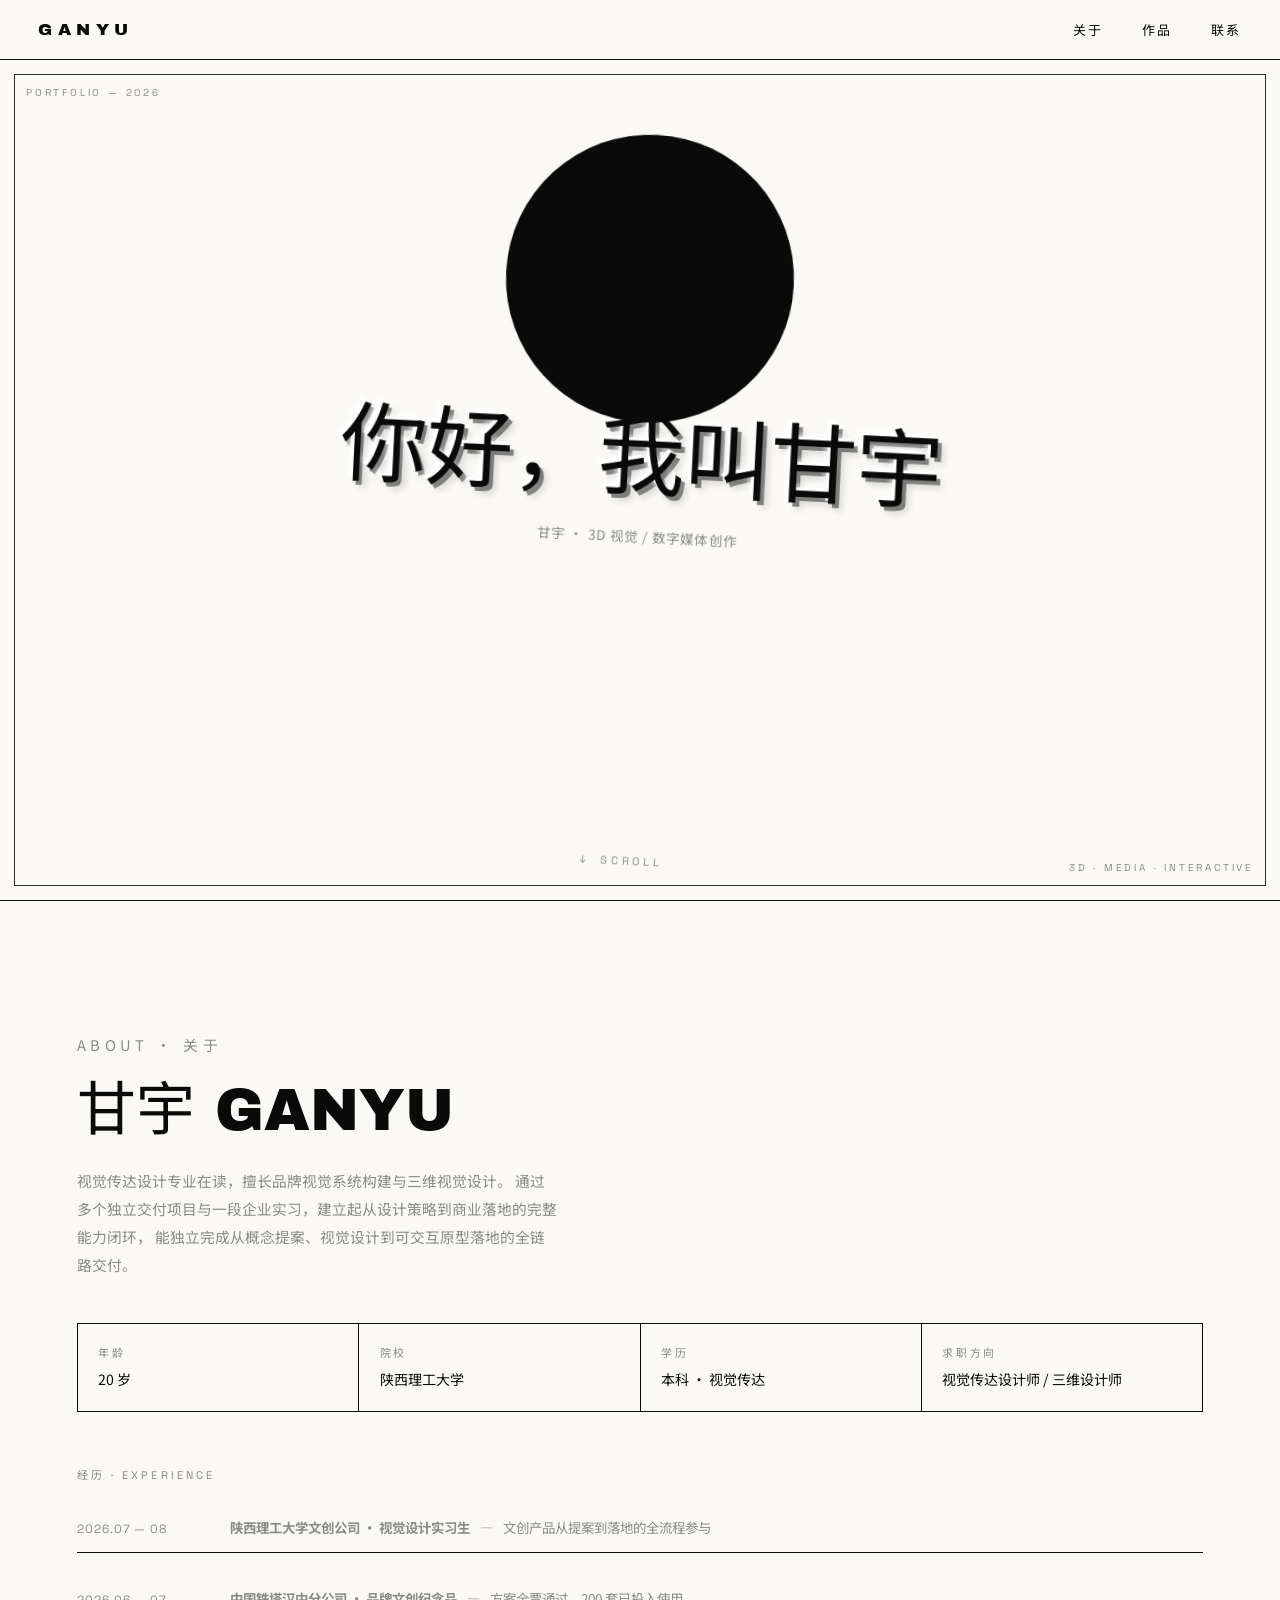
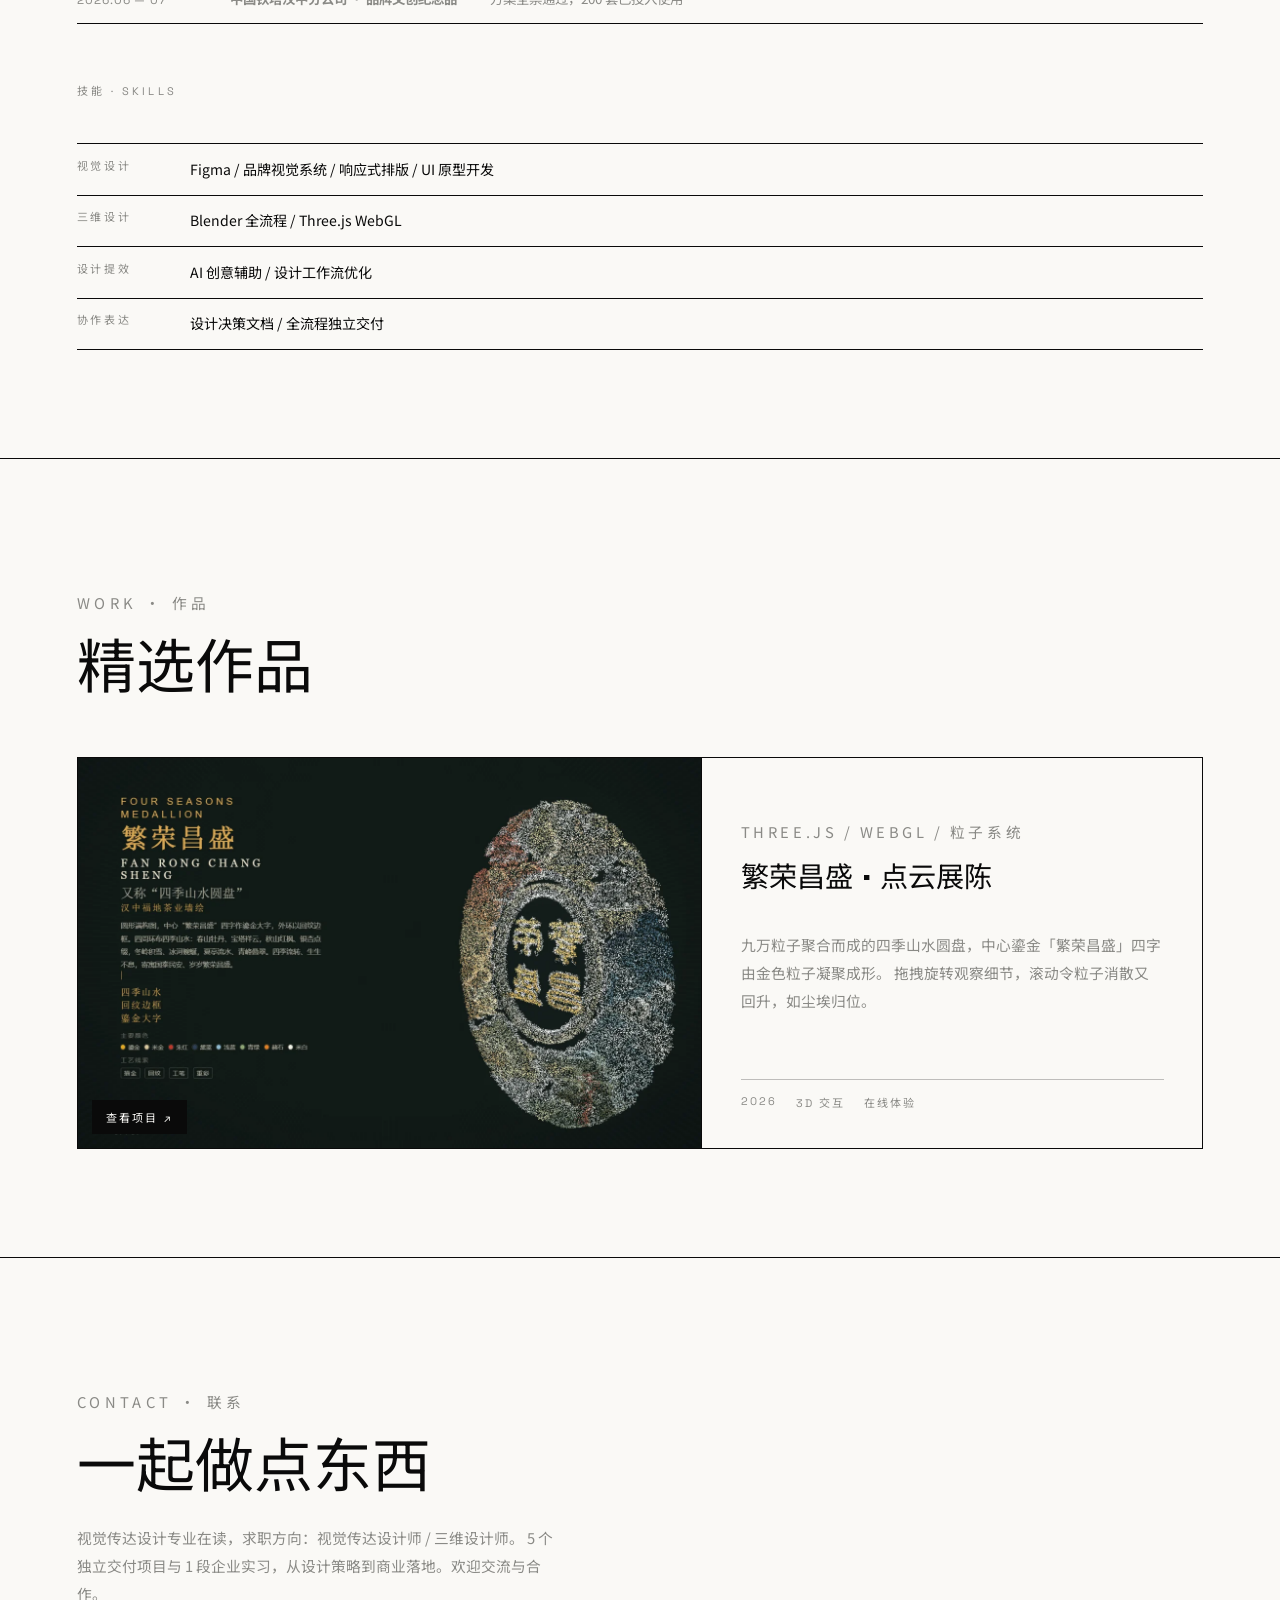
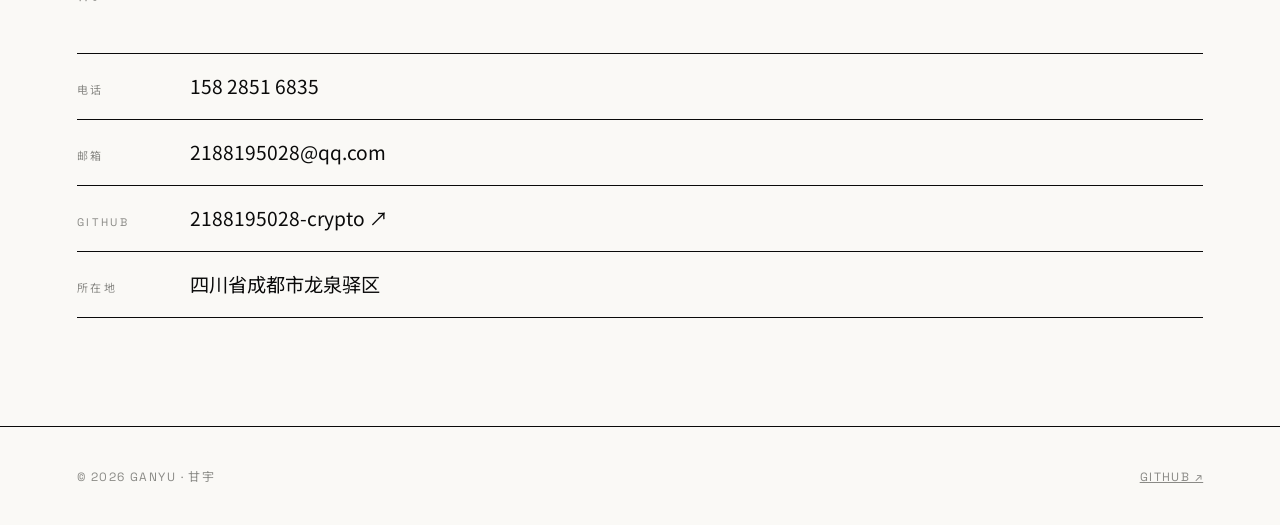
==== index.html @ 3dce8bfd "关于区块精简为中简版+修复经历行折行 Co-Authored-By: Claude <noreply@anthropic.com>" ====
<!DOCTYPE html>
<html lang="zh-CN">
<head>
  <meta charset="UTF-8" />
  <meta name="viewport" content="width=device-width, initial-scale=1" />
  <title>GANYU · 甘宇 — 3D 视觉 / 数字媒体作品集</title>
  <meta name="description" content="甘宇 GANYU — 3D 视觉与数字媒体创作者。Blender 建模 · 交互视觉 · Web 3D。" />
  <!-- 主题:MiMo 风格黑白瑞士排版 · 暖白 #FAF9F6 / 纯黑 #0A0A0A · 甘宇 GANYU · 2026-08-04 -->
  <link rel="preconnect" href="https://fonts.googleapis.com" />
  <link rel="preconnect" href="https://fonts.gstatic.com" crossorigin />
  <link href="https://fonts.googleapis.com/css2?family=Archivo+Black&family=Space+Grotesk:wght@400;500;700&family=Noto+Sans+SC:wght@400;700;900&display=swap" rel="stylesheet" />
  <style>
    /* ============ 设计令牌 ============ */
    :root {
      --bg: #faf9f6;            /* 暖白背景(纸张感) */
      --ink: #0a0a0a;           /* 纯黑主文字 */
      --muted: #8a8a86;         /* 次要灰 */
      --font-display: "Archivo Black", "Noto Sans SC", sans-serif;
      --font-body: "Space Grotesk", "Noto Sans SC", sans-serif;
      --font-cn: "Noto Sans SC", sans-serif;
      --r: clamp(70px, min(16vh, 20vw), 150px); /* 黑圆蒙版半径(小圆, 不遮挡居中标题) */
      --cx: 36%;                /* 蒙版初始位置(JS 接管前) */
      --cy: 44%;
    }

    /* ============ 基础 ============ */
    * { margin: 0; padding: 0; box-sizing: border-box; }
    html { scroll-behavior: smooth; }
    body {
      background: var(--bg);
      color: var(--ink);
      font-family: var(--font-body);
      -webkit-font-smoothing: antialiased;
      overflow-x: hidden;
    }
    a { color: inherit; }
    :focus-visible { outline: 2px solid var(--ink); outline-offset: 3px; }

    /* ============ 顶栏 ============ */
    .site-header {
      height: 60px;
      display: flex;
      align-items: center;
      justify-content: space-between;
      padding: 0 clamp(20px, 3vw, 48px);
      border-bottom: 1px solid var(--ink);
      position: sticky;
      top: 0;
      background: var(--bg);
      z-index: 20;
    }
    .logo {
      font-family: var(--font-display);
      font-size: 17px;
      letter-spacing: .32em;
      text-decoration: none;
    }
    .nav { display: flex; gap: clamp(20px, 3vw, 44px); }
    .nav a {
      position: relative;
      padding: 8px 0;
      font-size: 13px;
      letter-spacing: .18em;
      color: var(--ink);
      text-decoration: none;
    }
    .nav a::after {
      content: "";
      position: absolute;
      left: 0; bottom: 2px;
      width: 100%; height: 1px;
      background: var(--ink);
      transform: scaleX(0);
      transform-origin: right;
      transition: transform .3s ease;
    }
    .nav a:hover::after,
    .nav a:focus-visible::after { transform: scaleX(1); transform-origin: left; }

    /* ============ 首屏画布 ============ */
    .hero {
      position: relative;
      height: calc(100vh - 60px);
      min-height: 560px;
      overflow: hidden;
    }

    /* 发丝级画布外框(工程图纸感) */
    .hero-frame {
      position: absolute;
      inset: 14px;
      border: 1px solid rgba(10, 10, 10, .85);
      pointer-events: none;
      z-index: 5;
    }
    /* 画布角落标注 */
    .corner {
      position: absolute;
      font-size: 10px;
      letter-spacing: .28em;
      color: var(--muted);
      z-index: 5;
      pointer-events: none;
    }
    .corner-tl { top: 26px; left: 26px; }
    .corner-br { bottom: 26px; right: 26px; }
    .corner-inv { color: rgba(255, 255, 255, .6); }

    /* 双层: 底层暖白黑字 / 反色层黑底白字(clip 出圆形蒙版) */
    .layer { position: absolute; inset: 0; }
    .layer-base { z-index: 1; }
    .layer-invert {
      z-index: 2;
      background: var(--ink);
      clip-path: circle(var(--r) at var(--cx) var(--cy));
    }

    /* 主标题(双层各一份: 基础层中文黑字, 反色层英文白字), 画面居中 */
    .hero-copy {
      position: absolute;
      left: 50%;
      top: 50%;
      transform: translate(-50%, -50%);
      text-align: center;
    }
    .hero-title {
      font-family: var(--font-display);
      font-weight: 400;
      font-size: clamp(36px, 6.8vw, 112px);
      line-height: 1.05;
      letter-spacing: -.01em;
      margin: 0;
      white-space: nowrap;
    }
    /* 浮雕字: 白底浮雕——主体保持纯黑, 左上白刃高光+右下深影刻画边缘 */
    .layer-base .hero-title {
      color: #0a0a0a;
      text-shadow:
        -0.035em -0.035em 0 rgba(255, 255, 255, 1),
        -0.07em -0.07em 0.05em rgba(255, 255, 255, .55),
        0.045em 0.045em 0 rgba(0, 0, 0, .45),
        0.08em 0.08em 0.08em rgba(0, 0, 0, .14);
    }
    /* 浮雕字(反色层黑底白字) */
    .layer-invert .hero-title {
      color: #f5f5ec;
      text-shadow:
        -0.035em -0.035em 0 rgba(0, 0, 0, 1),
        -0.07em -0.07em 0.06em rgba(0, 0, 0, .6),
        0.05em 0.05em 0 rgba(255, 255, 255, .4),
        0.09em 0.09em 0.1em rgba(0, 0, 0, .5);
    }

    /* 副行(标题下方居中) */
    .hero-sub {
      margin-top: clamp(14px, 1.6vw, 26px);
      font-family: var(--font-cn);
      font-size: clamp(12px, 1.05vw, 16px);
      letter-spacing: .08em;
      color: var(--muted);
    }
    .layer-invert .hero-sub { color: rgba(255, 255, 255, .92); }

    /* 首屏 3D 舞台: 内容随鼠标小幅倾斜 + 持续轻微摇摆 */
    .hero { perspective: 1200px; }
    .layer {
      transform: rotateX(var(--tx, 0deg)) rotateY(var(--ty, 0deg)) rotateZ(var(--tz, 0deg));
      will-change: transform;
    }

    /* 滚动提示 */
    .hero-hint {
      position: absolute;
      bottom: 32px;
      left: 50%;
      transform: translateX(-50%);
      display: flex;
      align-items: center;
      gap: 10px;
      font-size: 11px;
      letter-spacing: .34em;
      text-transform: uppercase;
      color: var(--muted);
      z-index: 4;
    }
    .layer-invert .hero-hint { color: rgba(255, 255, 255, .65); }
    .hint-arrow { display: inline-block; animation: hintDrop 2.2s ease-in-out infinite; }
    @keyframes hintDrop {
      0%, 100% { transform: translateY(0); }
      50% { transform: translateY(6px); }
    }

    /* ============ 作品卡片 ============ */
    .work-card {
      display: grid;
      grid-template-columns: 5fr 4fr;
      border: 1px solid var(--ink);
      background: var(--bg);
      margin-top: clamp(40px, 6vh, 64px);
    }
    /* 预览图: 直接展示真实彩色作品, 悬停轻微放大 */
    .work-thumb {
      position: relative;
      display: block;
      overflow: hidden;
      border-right: 1px solid var(--ink);
      aspect-ratio: 16 / 10;
    }
    .work-thumb img {
      display: block;
      width: 100%;
      height: 100%;
      object-fit: cover;
      transition: transform .5s ease;
    }
    .work-thumb:hover img,
    .work-thumb:focus-visible img {
      transform: scale(1.02);
    }
    .work-view {
      position: absolute;
      left: 14px; bottom: 14px;
      background: var(--ink);
      color: var(--bg);
      font-size: 11px;
      letter-spacing: .2em;
      padding: 9px 14px;
      text-decoration: none;
    }
    .work-info {
      padding: clamp(24px, 3vw, 40px);
      display: flex;
      flex-direction: column;
      gap: 14px;
    }
    .work-tag {
      font-size: 11px;
      letter-spacing: .24em;
      text-transform: uppercase;
      color: var(--muted);
    }
    .work-title {
      font-family: var(--font-display);
      font-weight: 400;
      font-size: clamp(20px, 2.2vw, 34px);
      line-height: 1.25;
      color: var(--ink);
      text-decoration: none;
    }
    .work-title a {
      color: inherit;
      text-decoration: none;
      transition: color .3s ease;
    }
    .work-title a:hover { color: #55554a; }
    .work-desc {
      font-family: var(--font-cn);
      font-size: clamp(13px, 1vw, 15px);
      line-height: 1.9;
      color: var(--muted);
      flex: 1;
    }
    .work-meta {
      display: flex;
      flex-wrap: wrap;
      gap: 8px 18px;
      border-top: 1px solid rgba(10, 10, 10, .25);
      padding-top: 14px;
      font-size: 11px;
      letter-spacing: .2em;
      text-transform: uppercase;
      color: var(--muted);
    }

    /* ============ 占位区(作品/关于) ============ */
    .sec {
      position: relative;
      border-top: 1px solid var(--ink);
      padding: clamp(80px, 12vh, 150px) clamp(24px, 6vw, 96px);
      overflow: hidden;
    }
    .sec-kicker {
      font-size: 11px;
      letter-spacing: .3em;
      text-transform: uppercase;
      color: var(--muted);
      margin-bottom: 18px;
    }
    .sec h2 {
      font-family: var(--font-display);
      font-weight: 400;
      font-size: clamp(28px, 4.6vw, 60px);
      line-height: 1.15;
      color: var(--ink);
    }
    .sec p {
      font-family: var(--font-cn);
      max-width: 60ch;
      margin-top: 22px;
      font-size: clamp(14px, 1.15vw, 17px);
      line-height: 1.9;
      color: var(--muted);
    }

    /* ============ 关于区 ============ */
    /* 基本信息 4 列网格(细线分隔) */
    .fact-grid {
      display: grid;
      grid-template-columns: repeat(4, 1fr);
      margin-top: clamp(36px, 5vh, 56px);
      border-top: 1px solid var(--ink);
      border-left: 1px solid var(--ink);
    }
    .fact-grid > div {
      padding: clamp(16px, 2.2vh, 26px) clamp(14px, 1.6vw, 24px);
      border-right: 1px solid var(--ink);
      border-bottom: 1px solid var(--ink);
    }
    .fact-grid dt {
      font-size: 11px;
      letter-spacing: .24em;
      text-transform: uppercase;
      color: var(--muted);
      margin-bottom: 8px;
    }
    .fact-grid dd {
      font-family: var(--font-cn);
      font-size: clamp(13px, 1.1vw, 16px);
      line-height: 1.6;
    }

    /* 经历时间线(细线行) */
    .tl { margin-top: clamp(40px, 6vh, 64px); }
    .tl + .tl { margin-top: clamp(44px, 6.5vh, 72px); }
    .tl-head {
      font-size: 11px;
      letter-spacing: .28em;
      text-transform: uppercase;
      color: var(--muted);
      font-weight: 400;
      margin-bottom: 0;
    }
    .tl-item {
      display: grid;
      grid-template-columns: clamp(80px, 9vw, 128px) 1fr;
      gap: clamp(16px, 3vw, 48px);
      align-items: baseline;
      padding: clamp(16px, 2.4vh, 24px) 0;
      border-bottom: 1px solid var(--ink);
    }
    .tl-time {
      flex: none;
      width: clamp(80px, 9vw, 128px);
      font-family: var(--font-body);
      font-size: 12px;
      letter-spacing: .08em;
      color: var(--muted);
      padding-top: 3px;
    }
    .tl-name {
      font-family: var(--font-cn);
      font-weight: 700;
      font-size: clamp(14px, 1.2vw, 17px);
      line-height: 1.6;
    }
    .tl-desc {
      font-family: var(--font-cn);
      font-size: clamp(12.5px, 1vw, 14.5px);
      line-height: 1.8;
      color: var(--muted);
      margin-top: 4px;
    }

    /* 技能列表 */
    .skill-list {
      list-style: none;
      margin-top: clamp(36px, 5vh, 56px);
      border-top: 1px solid var(--ink);
    }
    .skill-list li {
      display: flex;
      gap: 24px;
      padding: clamp(14px, 2vh, 20px) 0;
      border-bottom: 1px solid var(--ink);
    }
    .skill-list.skill-compact li { padding: clamp(10px, 1.4vh, 14px) 0; }

    /* 一行式经历(选择器提权: 防 .sec p 覆盖字号) */
    .tl-item.tl-compact { padding: clamp(10px, 1.4vh, 14px) 0; }
    .tl-item.tl-compact:first-child { border-top: 1px solid var(--ink); }
    .tl .tl-line {
      max-width: none; /* 覆盖 .sec p 的 60ch 行宽限制 */
      font-family: var(--font-cn);
      font-size: clamp(13px, 1.05vw, 15px);
      line-height: 1.7;
    }
    .tl .tl-line strong { font-weight: 700; }
    .tl-sep { margin: 0 10px; color: var(--muted); }
    .skill-cat {
      flex: none;
      width: clamp(72px, 7vw, 100px);
      font-size: 11px;
      letter-spacing: .24em;
      text-transform: uppercase;
      color: var(--muted);
    }
    .skill-val {
      font-family: var(--font-cn);
      font-size: clamp(13px, 1.1vw, 16px);
      line-height: 1.8;
    }

    /* ============ 联系区 ============ */
    .sec-lead {
      max-width: 56ch;
      font-family: var(--font-cn);
      font-size: clamp(14px, 1.15vw, 17px);
      line-height: 1.9;
      color: var(--muted);
    }
    .contact-list {
      list-style: none;
      margin-top: clamp(36px, 5vh, 56px);
      border-top: 1px solid var(--ink);
    }
    .contact-list li {
      display: flex;
      align-items: baseline;
      gap: 24px;
      padding: clamp(14px, 2vh, 20px) 0;
      border-bottom: 1px solid var(--ink);
    }
    .c-label {
      flex: none;
      width: clamp(72px, 7vw, 100px);
      font-size: 11px;
      letter-spacing: .24em;
      text-transform: uppercase;
      color: var(--muted);
    }
    .contact-list a,
    .c-static {
      font-family: var(--font-cn);
      font-size: clamp(15px, 1.5vw, 21px);
      color: var(--ink);
      text-decoration: none;
      border-bottom: 1px solid transparent;
      transition: border-color .3s ease, color .3s ease;
    }
    .contact-list a:hover { border-color: var(--ink); }

    /* ============ 页脚 ============ */
    .site-footer {
      border-top: 1px solid var(--ink);
      padding: 40px clamp(24px, 6vw, 96px);
      display: flex;
      flex-wrap: wrap;
      gap: 14px 40px;
      align-items: baseline;
      justify-content: space-between;
      font-size: 12px;
      letter-spacing: .12em;
      color: var(--muted);
    }
    .site-footer a:hover { color: var(--ink); }

    /* ============ 响应式 ============ */
    @media (max-width: 768px) {
      .hero { min-height: 480px; }
      .hero-frame { inset: 8px; }
      .corner-tl { top: 18px; left: 18px; }
      .corner-br { bottom: 18px; right: 18px; }
      .hero-title { left: clamp(20px, 8vw, 60px); }
      .hero-sub { left: clamp(24px, 8.6vw, 68px); }
      /* 作品卡片: 单列, 图在上文在下 */
      .work-card { grid-template-columns: 1fr; }
      .work-thumb { border-right: none; border-bottom: 1px solid var(--ink); }
      /* 联系列表: 标签上移, 值换行 */
      .contact-list li { flex-direction: column; gap: 6px; }
      /* 基本信息 2 列, 时间线上移 */
      .fact-grid { grid-template-columns: repeat(2, 1fr); }
      .tl-item { grid-template-columns: 1fr; gap: 6px; }
      .skill-list li { flex-direction: column; gap: 6px; }
    }
    @media (max-width: 480px) {
      .nav { gap: 18px; }
      .site-footer { flex-direction: column; gap: 10px; }
    }

    /* ============ 减弱动效 ============ */
    @media (prefers-reduced-motion: reduce) {
      html { scroll-behavior: auto; }
      .hint-arrow { animation: none; }
      *, *::before, *::after { transition: none !important; }
    }
  </style>
</head>
<body>
  <!-- 顶栏 -->
  <header class="site-header">
    <a class="logo" href="#top">GANYU</a>
    <nav class="nav" aria-label="主导航">
      <a href="#about">关于</a>
      <a href="#works">作品</a>
      <a href="#contact">联系</a>
    </nav>
  </header>

  <main id="top">
    <!-- ============ 首屏: MiMo 风格画布 ============ -->
    <section class="hero" aria-label="开场">
      <div class="hero-frame" aria-hidden="true"></div>

      <!-- 四角标注(固定不随内容旋转, 避免摇摆时被裁切) -->
      <span class="corner corner-tl" aria-hidden="true">PORTFOLIO — 2026</span>
      <span class="corner corner-br" aria-hidden="true">3D · MEDIA · INTERACTIVE</span>

      <!-- 基础层: 暖白底黑字(语义内容所在) -->
      <div class="layer layer-base">
        <div class="hero-copy">
          <h1 class="hero-title">你好，我叫甘宇</h1>
          <p class="hero-sub">甘宇 · 3D 视觉 / 数字媒体创作</p>
        </div>
        <p class="hero-hint" aria-hidden="true"><span class="hint-arrow">↓</span> SCROLL</p>
      </div>

      <!-- 反色层: 黑底白字, 仅蒙版圆内可见 -->
      <div class="layer layer-invert" aria-hidden="true">
        <div class="hero-copy">
          <h1 class="hero-title">I AM GANYU</h1>
          <p class="hero-sub">甘宇 · 3D 视觉 / 数字媒体创作</p>
        </div>
        <p class="hero-hint"><span class="hint-arrow">↓</span> SCROLL</p>
      </div>
    </section>

    <!-- ============ 关于 ============ -->
    <section id="about" class="sec" aria-label="关于">
      <p class="sec-kicker">ABOUT · 关于</p>
      <h2>甘宇 GANYU</h2>
      <p class="sec-lead">
        视觉传达设计专业在读，擅长品牌视觉系统构建与三维视觉设计。
        通过多个独立交付项目与一段企业实习，建立起从设计策略到商业落地的完整能力闭环，
        能独立完成从概念提案、视觉设计到可交互原型落地的全链路交付。
      </p>

      <!-- 基本信息 -->
      <dl class="fact-grid">
        <div><dt>年龄</dt><dd>20 岁</dd></div>
        <div><dt>院校</dt><dd>陕西理工大学</dd></div>
        <div><dt>学历</dt><dd>本科 · 视觉传达</dd></div>
        <div><dt>求职方向</dt><dd>视觉传达设计师 / 三维设计师</dd></div>
      </dl>

      <!-- 经历(精选两条, 一行式) -->
      <div class="tl">
        <h3 class="tl-head">经历 · EXPERIENCE</h3>
        <div class="tl-item tl-compact">
          <span class="tl-time">2026.07 — 08</span>
          <p class="tl-line"><strong>陕西理工大学文创公司 · 视觉设计实习生</strong><span class="tl-sep">—</span>文创产品从提案到落地的全流程参与</p>
        </div>
        <div class="tl-item tl-compact">
          <span class="tl-time">2026.06 — 07</span>
          <p class="tl-line"><strong>中国铁塔汉中分公司 · 品牌文创纪念品</strong><span class="tl-sep">—</span>方案全票通过，200 套已投入使用</p>
        </div>
      </div>

      <!-- 技能(紧凑) -->
      <div class="tl">
        <h3 class="tl-head">技能 · SKILLS</h3>
        <ul class="skill-list skill-compact">
          <li><span class="skill-cat">视觉设计</span><span class="skill-val">Figma / 品牌视觉系统 / 响应式排版 / UI 原型开发</span></li>
          <li><span class="skill-cat">三维设计</span><span class="skill-val">Blender 全流程 / Three.js WebGL</span></li>
          <li><span class="skill-cat">设计提效</span><span class="skill-val">AI 创意辅助 / 设计工作流优化</span></li>
          <li><span class="skill-cat">协作表达</span><span class="skill-val">设计决策文档 / 全流程独立交付</span></li>
        </ul>
      </div>
    </section>

    <!-- ============ 作品区 ============ -->
    <section id="works" class="sec" aria-label="作品">
      <p class="sec-kicker">WORK · 作品</p>
      <h2>精选作品</h2>

      <!-- 作品卡片: 繁荣昌盛 · 四季山水圆盘点云展陈 -->
      <article class="work-card">
        <a class="work-thumb" href="https://2188195028-crypto.github.io/medallion-pointcloud/"
           target="_blank" rel="noopener" aria-label="打开繁荣昌盛点云展陈项目">
          <img src="assets/medallion.webp" alt="繁荣昌盛 · 四季山水圆盘点云展陈 — 金色粒子聚成的圆盘器物" />
          <span class="work-view">查看项目 ↗</span>
        </a>
        <div class="work-info">
          <p class="work-tag">Three.js / WebGL / 粒子系统</p>
          <h3 class="work-title">
            <a href="https://2188195028-crypto.github.io/medallion-pointcloud/"
               target="_blank" rel="noopener">繁荣昌盛 · 点云展陈</a>
          </h3>
          <p class="work-desc">
            九万粒子聚合而成的四季山水圆盘，中心鎏金「繁荣昌盛」四字由金色粒子凝聚成形。
            拖拽旋转观察细节，滚动令粒子消散又回升，如尘埃归位。
          </p>
          <div class="work-meta">
            <span>2026</span>
            <span>3D 交互</span>
            <span>在线体验</span>
          </div>
        </div>
      </article>
    </section>

    <!-- ============ 联系(信息来自简历) ============ -->
    <section id="contact" class="sec" aria-label="联系">
      <p class="sec-kicker">CONTACT · 联系</p>
      <h2>一起做点东西</h2>
      <p class="sec-lead">
        视觉传达设计专业在读，求职方向：视觉传达设计师 / 三维设计师。
        5 个独立交付项目与 1 段企业实习，从设计策略到商业落地。欢迎交流与合作。
      </p>

      <!-- 联系方式列表 -->
      <ul class="contact-list">
        <li>
          <span class="c-label">电话</span>
          <a href="tel:15828516835">158 2851 6835</a>
        </li>
        <li>
          <span class="c-label">邮箱</span>
          <a href="mailto:2188195028@qq.com">2188195028@qq.com</a>
        </li>
        <li>
          <span class="c-label">GitHub</span>
          <a href="https://github.com/2188195028-crypto" target="_blank" rel="noopener">2188195028-crypto ↗</a>
        </li>
        <li>
          <span class="c-label">所在地</span>
          <span class="c-static">四川省成都市龙泉驿区</span>
        </li>
      </ul>
    </section>
  </main>

  <!-- ============ 页脚 ============ -->
  <footer class="site-footer">
    <span>© 2026 GANYU · 甘宇</span>
    <a href="https://github.com/2188195028-crypto" target="_blank" rel="noopener">GITHUB ↗</a>
  </footer>

  <script>
  /* ============ 首屏交互: 黑圆蒙版跟随光标 ============ */
  (function () {
    'use strict';
    var hero = document.querySelector('.hero');
    var reduce = window.matchMedia('(prefers-reduced-motion: reduce)').matches;

    /* --- 蒙版圆: 缓动跟随光标, 静止 2.5s 归位 --- */
    var rect = hero.getBoundingClientRect();
    var r = Math.min(Math.max(rect.height * 0.16, 70), 150);
    var homeX = rect.width * 0.50;   // 默认位置: 标题正上方, 圆底与标题顶留出空隙
    var homeY = rect.height * 0.26;
    var tx = homeX, ty = homeY, cx = homeX, cy = homeY;
    var lastMove = 0;
    var IDLE_MS = 2500;

    function setCircle(x, y) {
      hero.style.setProperty('--cx', x + 'px');
      hero.style.setProperty('--cy', y + 'px');
    }

    function onMove(e) {
      var rc = hero.getBoundingClientRect();
      tx = e.clientX - rc.left;
      ty = e.clientY - rc.top;
      lastMove = performance.now();
    }
    hero.addEventListener('pointermove', onMove);
    hero.addEventListener('pointerdown', onMove);
    hero.addEventListener('pointerleave', function () { lastMove = 0; }); // 离开 → 归位

    /* ?demo=1: 圆定格在标题上缘(截图/验证反色效果用, 不吞没整行中文) */
    if (/[?&]demo=1/.test(location.search)) {
      tx = rect.width * 0.50;
      ty = rect.height * 0.40;
      cx = tx; cy = ty;
    }

    setCircle(cx, cy);

    /* 内容层倾斜与摇摆 */
    var tiltX = 0, tiltY = 0, tX = 0, tY = 0, tZ = 0;
    var startT = performance.now();

    function setTilt() {
      hero.style.setProperty('--tx', tiltX.toFixed(3) + 'deg');
      hero.style.setProperty('--ty', tiltY.toFixed(3) + 'deg');
      hero.style.setProperty('--tz', tZ.toFixed(3) + 'deg');
    }

    function onTilt(e) {
      var rc = hero.getBoundingClientRect();
      /* 鼠标偏离中心 → 目标倾角(±8 度内) */
      tX = ((e.clientY - rc.top) / rc.height - 0.5) * -16;
      tY = ((e.clientX - rc.left) / rc.width - 0.5) * 16;
    }
    hero.addEventListener('pointermove', onTilt);
    hero.addEventListener('pointerdown', onTilt);

    if (!reduce) {
      function frame() {
        var now = performance.now();
        if (lastMove && now - lastMove > IDLE_MS) {
          tx = homeX; ty = homeY; // 空闲回归默认位
          tX = 0; tY = 0;         // 空闲回正倾角
        }
        cx += (tx - cx) * 0.12;
        cy += (ty - cy) * 0.12;
        if (Math.abs(tx - cx) < 0.5 && Math.abs(ty - cy) < 0.5) { cx = tx; cy = ty; }
        /* 持续摇摆: 正弦 ±3 度, 周期约 8s */
        tZ = Math.sin((now - startT) / 8000 * Math.PI * 2) * 3;
        tiltX += (tX - tiltX) * 0.06;
        tiltY += (tY - tiltY) * 0.06;
        setCircle(cx, cy);
        setTilt();
        requestAnimationFrame(frame);
      }
      requestAnimationFrame(frame);
    }
  })();
  </script>
</body>
</html>
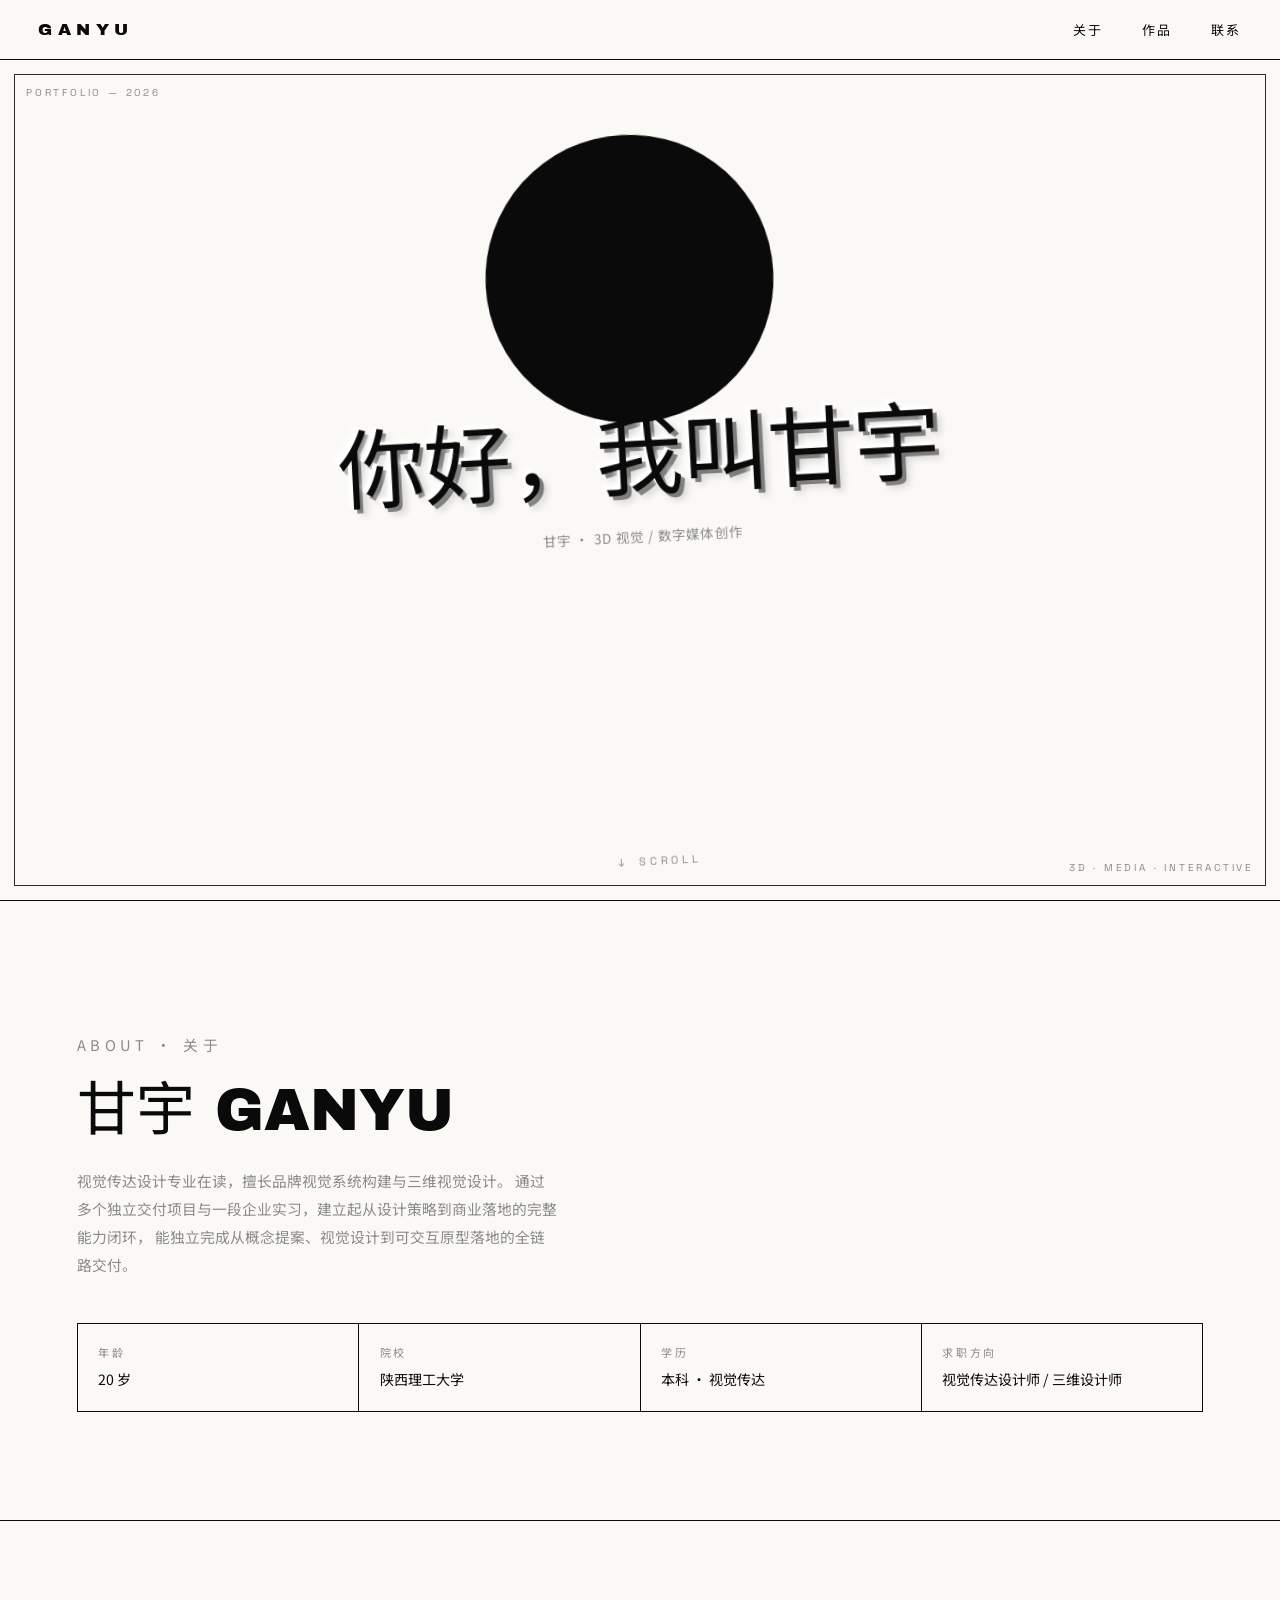
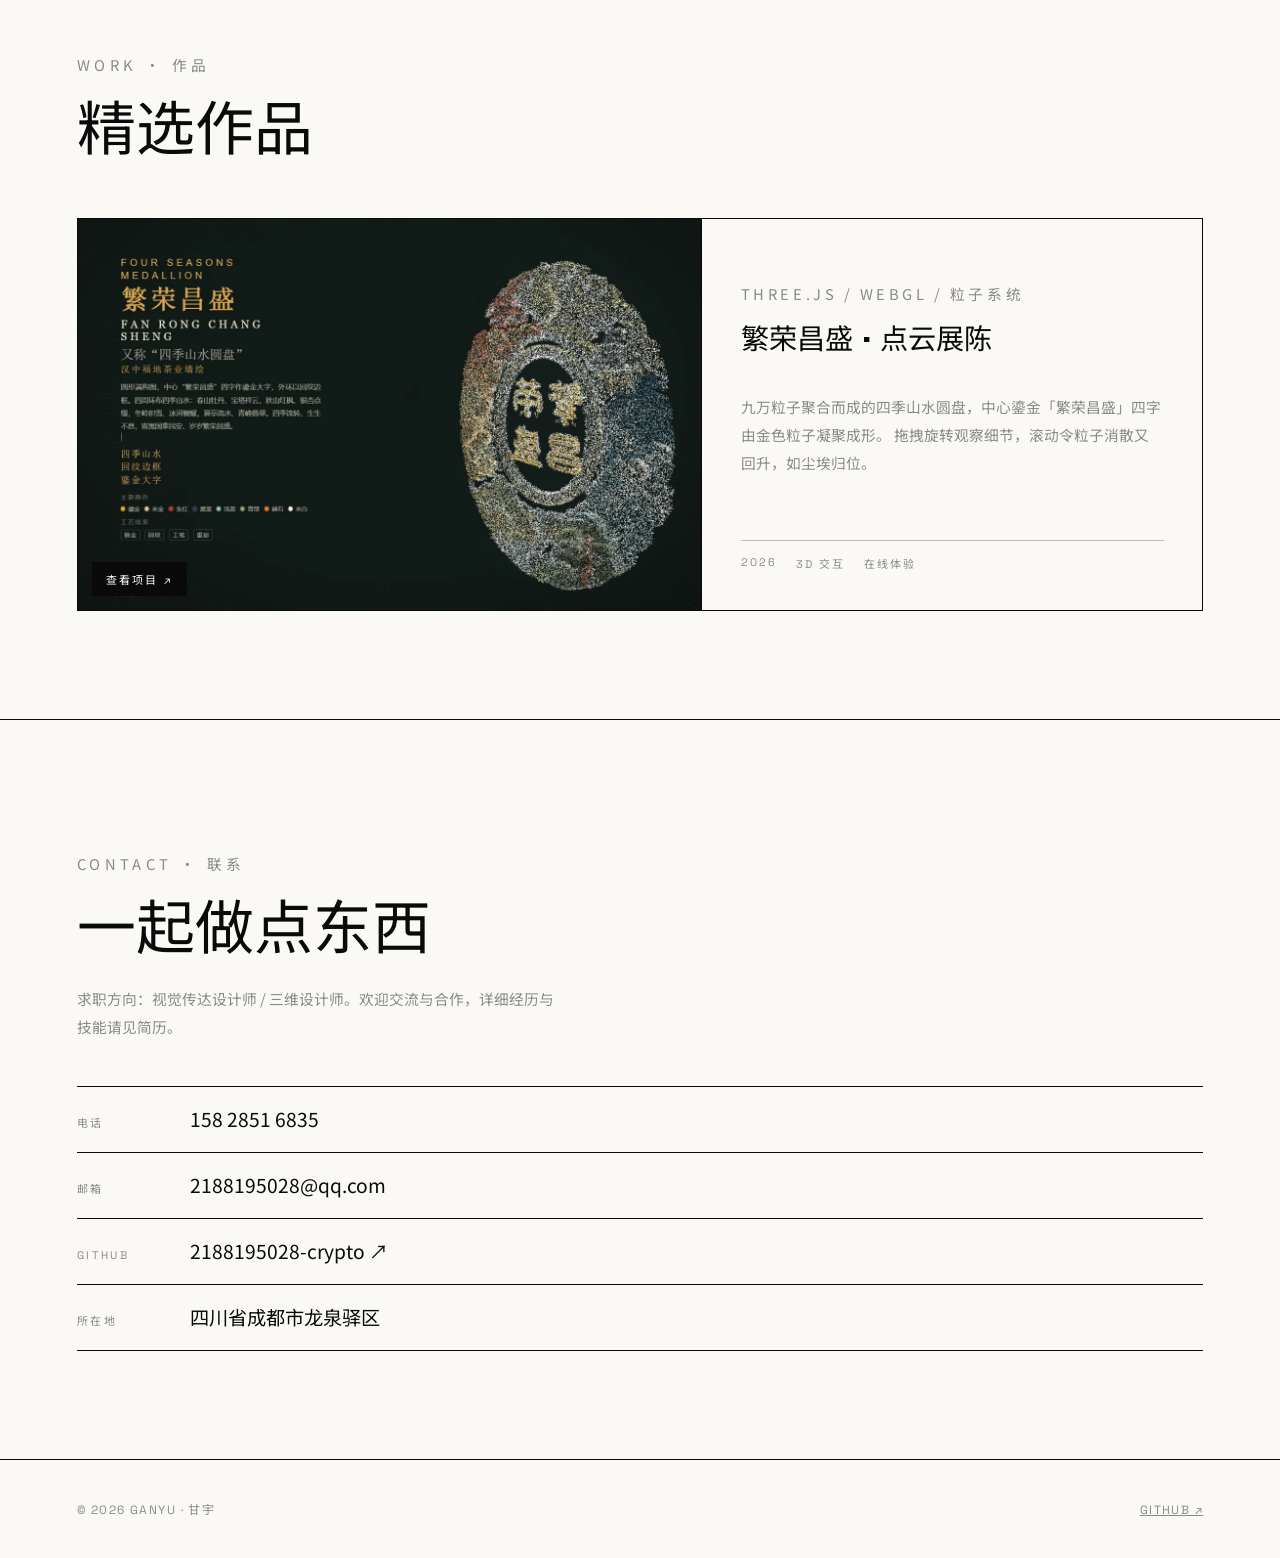
==== commit 8d77a810: "关于区块精简为引言+基本信息, 移除经历技能 Co-Authored-By: Claude <noreply@anthropic.com>" ====
--- a/index.html
+++ b/index.html
@@ -329,86 +329,7 @@
       line-height: 1.6;
     }
 
-    /* 经历时间线(细线行) */
-    .tl { margin-top: clamp(40px, 6vh, 64px); }
-    .tl + .tl { margin-top: clamp(44px, 6.5vh, 72px); }
-    .tl-head {
-      font-size: 11px;
-      letter-spacing: .28em;
-      text-transform: uppercase;
-      color: var(--muted);
-      font-weight: 400;
-      margin-bottom: 0;
-    }
-    .tl-item {
-      display: grid;
-      grid-template-columns: clamp(80px, 9vw, 128px) 1fr;
-      gap: clamp(16px, 3vw, 48px);
-      align-items: baseline;
-      padding: clamp(16px, 2.4vh, 24px) 0;
-      border-bottom: 1px solid var(--ink);
-    }
-    .tl-time {
-      flex: none;
-      width: clamp(80px, 9vw, 128px);
-      font-family: var(--font-body);
-      font-size: 12px;
-      letter-spacing: .08em;
-      color: var(--muted);
-      padding-top: 3px;
-    }
-    .tl-name {
-      font-family: var(--font-cn);
-      font-weight: 700;
-      font-size: clamp(14px, 1.2vw, 17px);
-      line-height: 1.6;
-    }
-    .tl-desc {
-      font-family: var(--font-cn);
-      font-size: clamp(12.5px, 1vw, 14.5px);
-      line-height: 1.8;
-      color: var(--muted);
-      margin-top: 4px;
-    }
-
-    /* 技能列表 */
-    .skill-list {
-      list-style: none;
-      margin-top: clamp(36px, 5vh, 56px);
-      border-top: 1px solid var(--ink);
-    }
-    .skill-list li {
-      display: flex;
-      gap: 24px;
-      padding: clamp(14px, 2vh, 20px) 0;
-      border-bottom: 1px solid var(--ink);
-    }
-    .skill-list.skill-compact li { padding: clamp(10px, 1.4vh, 14px) 0; }
-
-    /* 一行式经历(选择器提权: 防 .sec p 覆盖字号) */
-    .tl-item.tl-compact { padding: clamp(10px, 1.4vh, 14px) 0; }
-    .tl-item.tl-compact:first-child { border-top: 1px solid var(--ink); }
-    .tl .tl-line {
-      max-width: none; /* 覆盖 .sec p 的 60ch 行宽限制 */
-      font-family: var(--font-cn);
-      font-size: clamp(13px, 1.05vw, 15px);
-      line-height: 1.7;
-    }
-    .tl .tl-line strong { font-weight: 700; }
-    .tl-sep { margin: 0 10px; color: var(--muted); }
-    .skill-cat {
-      flex: none;
-      width: clamp(72px, 7vw, 100px);
-      font-size: 11px;
-      letter-spacing: .24em;
-      text-transform: uppercase;
-      color: var(--muted);
-    }
-    .skill-val {
-      font-family: var(--font-cn);
-      font-size: clamp(13px, 1.1vw, 16px);
-      line-height: 1.8;
-    }
+
 
     /* ============ 联系区 ============ */
     .sec-lead {
@@ -479,8 +400,6 @@
       .contact-list li { flex-direction: column; gap: 6px; }
       /* 基本信息 2 列, 时间线上移 */
       .fact-grid { grid-template-columns: repeat(2, 1fr); }
-      .tl-item { grid-template-columns: 1fr; gap: 6px; }
-      .skill-list li { flex-direction: column; gap: 6px; }
     }
     @media (max-width: 480px) {
       .nav { gap: 18px; }
@@ -551,30 +470,6 @@
         <div><dt>学历</dt><dd>本科 · 视觉传达</dd></div>
         <div><dt>求职方向</dt><dd>视觉传达设计师 / 三维设计师</dd></div>
       </dl>
-
-      <!-- 经历(精选两条, 一行式) -->
-      <div class="tl">
-        <h3 class="tl-head">经历 · EXPERIENCE</h3>
-        <div class="tl-item tl-compact">
-          <span class="tl-time">2026.07 — 08</span>
-          <p class="tl-line"><strong>陕西理工大学文创公司 · 视觉设计实习生</strong><span class="tl-sep">—</span>文创产品从提案到落地的全流程参与</p>
-        </div>
-        <div class="tl-item tl-compact">
-          <span class="tl-time">2026.06 — 07</span>
-          <p class="tl-line"><strong>中国铁塔汉中分公司 · 品牌文创纪念品</strong><span class="tl-sep">—</span>方案全票通过，200 套已投入使用</p>
-        </div>
-      </div>
-
-      <!-- 技能(紧凑) -->
-      <div class="tl">
-        <h3 class="tl-head">技能 · SKILLS</h3>
-        <ul class="skill-list skill-compact">
-          <li><span class="skill-cat">视觉设计</span><span class="skill-val">Figma / 品牌视觉系统 / 响应式排版 / UI 原型开发</span></li>
-          <li><span class="skill-cat">三维设计</span><span class="skill-val">Blender 全流程 / Three.js WebGL</span></li>
-          <li><span class="skill-cat">设计提效</span><span class="skill-val">AI 创意辅助 / 设计工作流优化</span></li>
-          <li><span class="skill-cat">协作表达</span><span class="skill-val">设计决策文档 / 全流程独立交付</span></li>
-        </ul>
-      </div>
     </section>
 
     <!-- ============ 作品区 ============ -->
@@ -613,8 +508,7 @@
       <p class="sec-kicker">CONTACT · 联系</p>
       <h2>一起做点东西</h2>
       <p class="sec-lead">
-        视觉传达设计专业在读，求职方向：视觉传达设计师 / 三维设计师。
-        5 个独立交付项目与 1 段企业实习，从设计策略到商业落地。欢迎交流与合作。
+        求职方向：视觉传达设计师 / 三维设计师。欢迎交流与合作，详细经历与技能请见简历。
       </p>
 
       <!-- 联系方式列表 -->
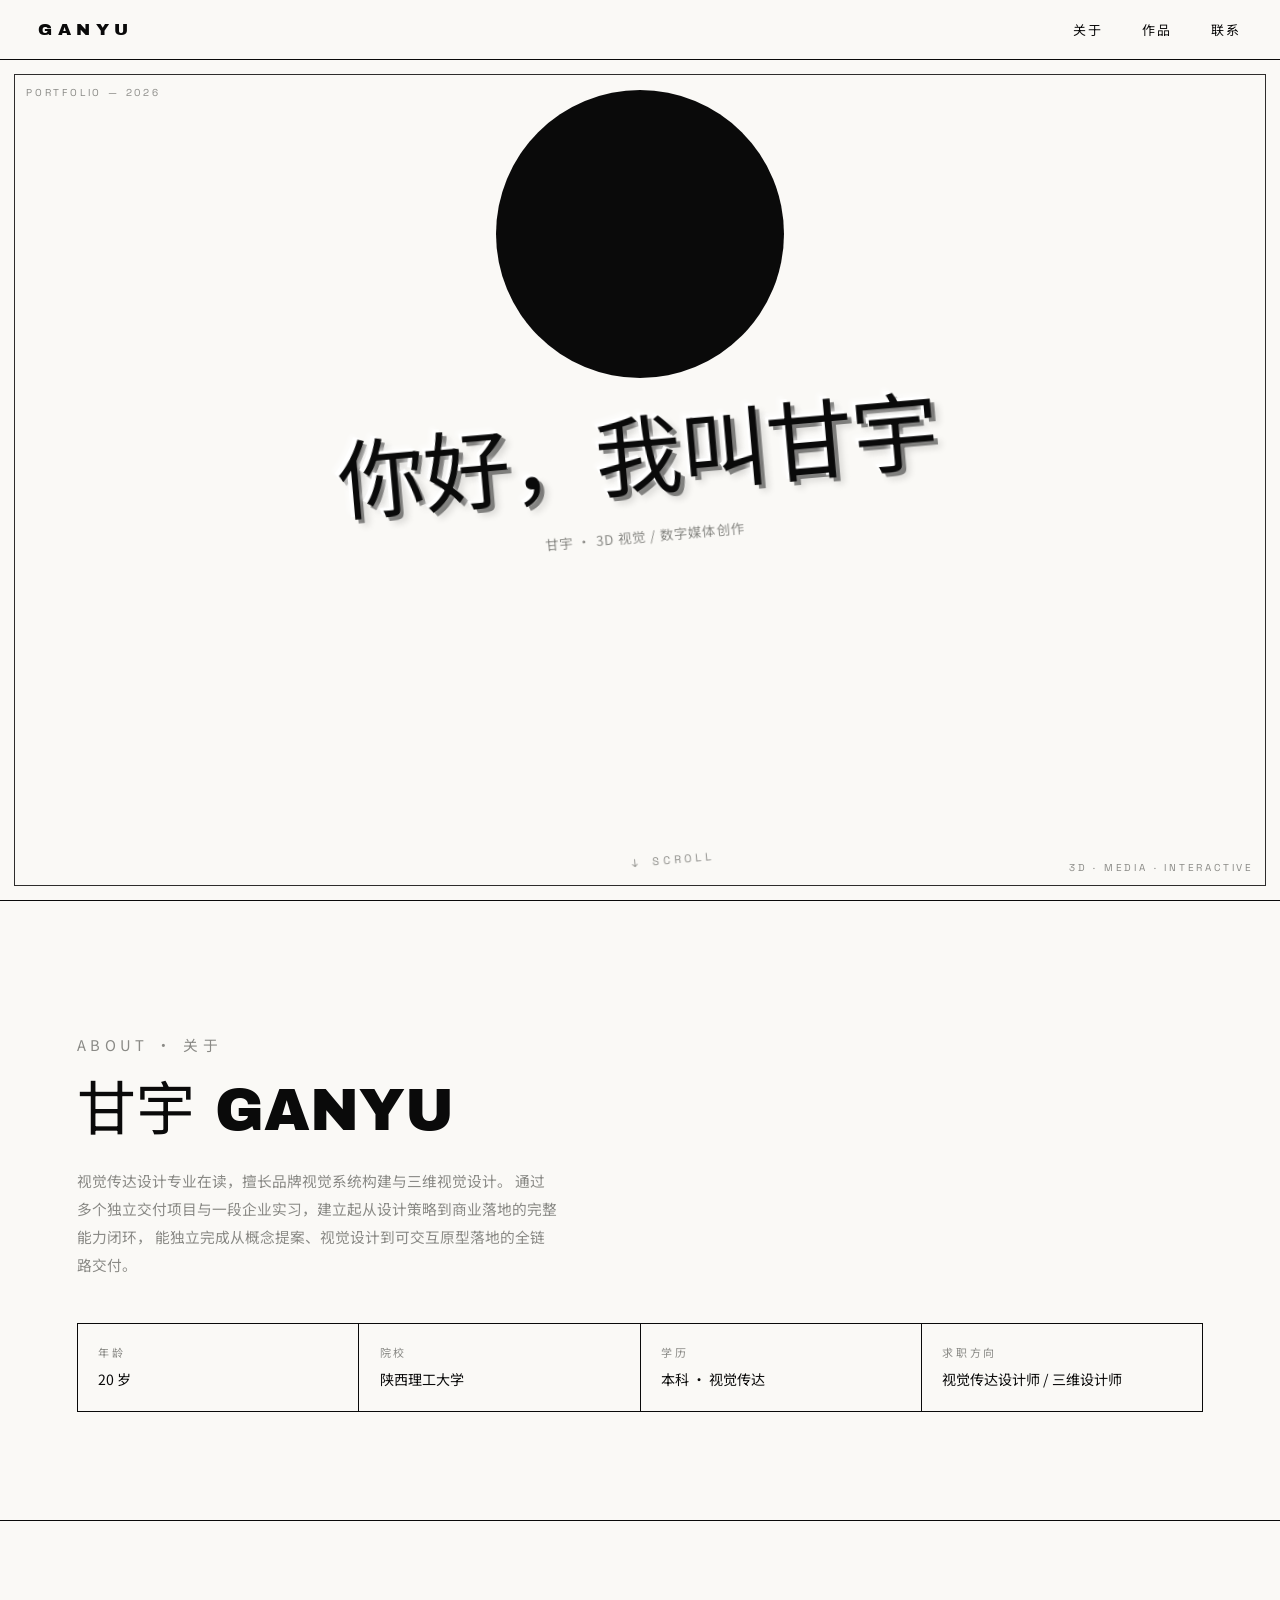
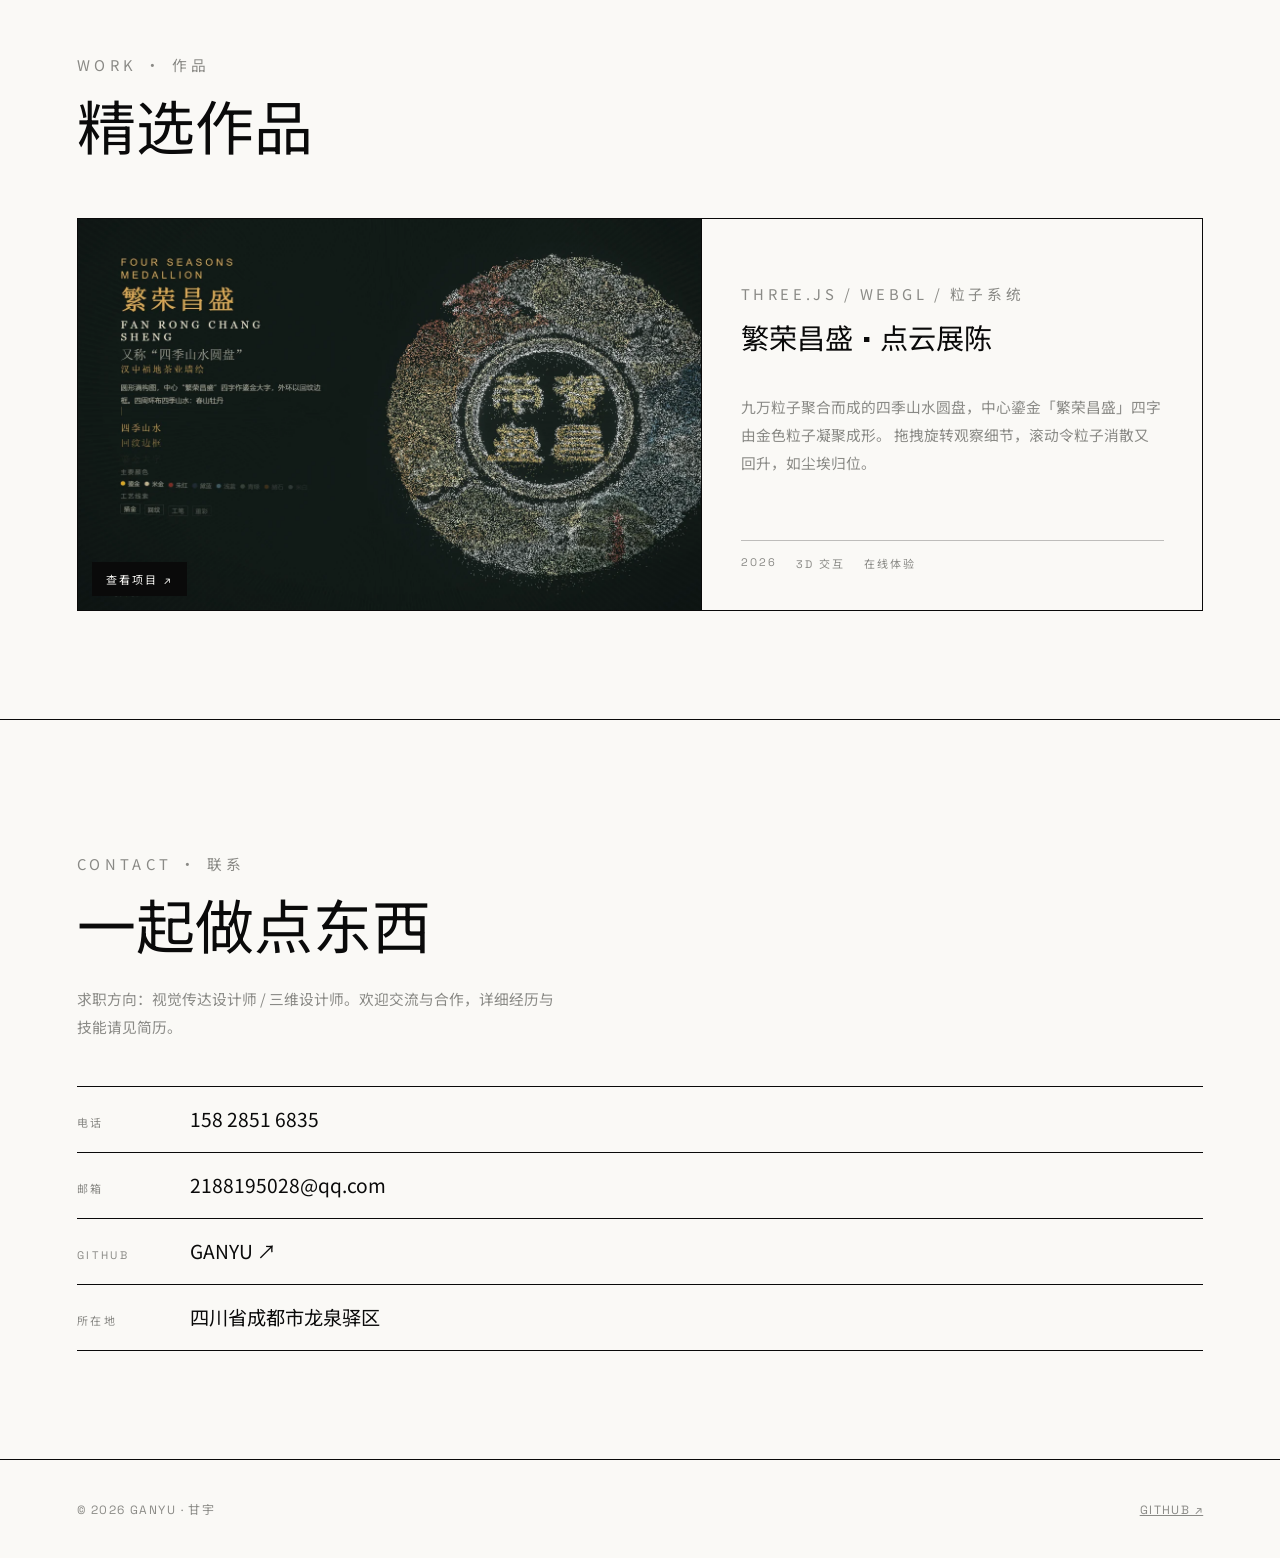
==== commit b57b7fad: "首页: 修复作品区蒙版白字隐形 + 恢复首屏3D偏转(±15°) - #spotlight .work-card 背景透明, 蒙版圆内白字可见(原白底盖黑底) - 首屏恢复鼠标跟随倾斜 ±15° + " ====
--- a/index.html
+++ b/index.html
@@ -18,9 +18,9 @@
       --font-display: "Archivo Black", "Noto Sans SC", sans-serif;
       --font-body: "Space Grotesk", "Noto Sans SC", sans-serif;
       --font-cn: "Noto Sans SC", sans-serif;
-      --r: clamp(70px, min(16vh, 20vw), 150px); /* 黑圆蒙版半径(小圆, 不遮挡居中标题) */
-      --cx: 36%;                /* 蒙版初始位置(JS 接管前) */
-      --cy: 44%;
+      --r: clamp(70px, min(16vh, 20vw), 150px); /* 黑圆蒙版半径(全站 spotlight 共用) */
+      --cx: 50vw;               /* 蒙版初始位置(JS 接管前): 视口上部居中 */
+      --cy: 26vh;
     }
 
     /* ============ 基础 ============ */
@@ -106,13 +106,15 @@
     .corner-br { bottom: 26px; right: 26px; }
     .corner-inv { color: rgba(255, 255, 255, .6); }
 
-    /* 双层: 底层暖白黑字 / 反色层黑底白字(clip 出圆形蒙版) */
+    /* 首屏内容层: 暖白底黑字(黑圆蒙版由全局 spotlight 提供) */
     .layer { position: absolute; inset: 0; }
     .layer-base { z-index: 1; }
-    .layer-invert {
-      z-index: 2;
-      background: var(--ink);
-      clip-path: circle(var(--r) at var(--cx) var(--cy));
+
+    /* 首屏 3D 舞台: 内容随鼠标倾斜(±15°) + 持续摇摆(±5°), 主层与镜像层共用 --tx/--ty/--tz 同步偏转 */
+    .hero { perspective: 1200px; }
+    .hero .layer-base {
+      transform: rotateX(var(--tx, 0deg)) rotateY(var(--ty, 0deg)) rotateZ(var(--tz, 0deg));
+      will-change: transform;
     }
 
     /* 主标题(双层各一份: 基础层中文黑字, 反色层英文白字), 画面居中 */
@@ -141,16 +143,6 @@
         0.045em 0.045em 0 rgba(0, 0, 0, .45),
         0.08em 0.08em 0.08em rgba(0, 0, 0, .14);
     }
-    /* 浮雕字(反色层黑底白字) */
-    .layer-invert .hero-title {
-      color: #f5f5ec;
-      text-shadow:
-        -0.035em -0.035em 0 rgba(0, 0, 0, 1),
-        -0.07em -0.07em 0.06em rgba(0, 0, 0, .6),
-        0.05em 0.05em 0 rgba(255, 255, 255, .4),
-        0.09em 0.09em 0.1em rgba(0, 0, 0, .5);
-    }
-
     /* 副行(标题下方居中) */
     .hero-sub {
       margin-top: clamp(14px, 1.6vw, 26px);
@@ -158,14 +150,6 @@
       font-size: clamp(12px, 1.05vw, 16px);
       letter-spacing: .08em;
       color: var(--muted);
-    }
-    .layer-invert .hero-sub { color: rgba(255, 255, 255, .92); }
-
-    /* 首屏 3D 舞台: 内容随鼠标小幅倾斜 + 持续轻微摇摆 */
-    .hero { perspective: 1200px; }
-    .layer {
-      transform: rotateX(var(--tx, 0deg)) rotateY(var(--ty, 0deg)) rotateZ(var(--tz, 0deg));
-      will-change: transform;
     }
 
     /* 滚动提示 */
@@ -183,7 +167,6 @@
       color: var(--muted);
       z-index: 4;
     }
-    .layer-invert .hero-hint { color: rgba(255, 255, 255, .65); }
     .hint-arrow { display: inline-block; animation: hintDrop 2.2s ease-in-out infinite; }
     @keyframes hintDrop {
       0%, 100% { transform: translateY(0); }
@@ -385,10 +368,94 @@
     }
     .site-footer a:hover { color: var(--ink); }
 
+    /* ============ 全局黑圆蒙版(spotlight) ============ */
+    /* 整页反色层: 黑底, 圆形 clip-path 跟随光标, 覆盖全站所有区块 */
+    #spotlight {
+      position: absolute;
+      top: 0;
+      left: 0;
+      right: 0;
+      background: var(--ink);
+      clip-path: circle(var(--r) at var(--cx) var(--cy));
+      pointer-events: none;
+      z-index: 10;               /* 低于吸顶导航(z-20), 高于正文内容 */
+      color: #f5f5ec;
+    }
+    /* 反色主文字(标题/数值) */
+    #spotlight h2,
+    #spotlight .work-title,
+    #spotlight .fact-grid dd,
+    #spotlight .c-static {
+      color: #f5f5ec;
+    }
+    /* 反色正文 */
+    #spotlight .sec-lead,
+    #spotlight .work-desc {
+      color: rgba(245, 245, 236, .78);
+    }
+    /* 反色次要文字 */
+    #spotlight .sec-kicker,
+    #spotlight .work-tag,
+    #spotlight .work-meta,
+    #spotlight .fact-grid dt,
+    #spotlight .c-label,
+    #spotlight .site-footer {
+      color: rgba(245, 245, 236, .55);
+    }
+    /* 反色分隔线 */
+    #spotlight .sec,
+    #spotlight .work-card,
+    #spotlight .work-thumb,
+    #spotlight .fact-grid,
+    #spotlight .fact-grid > div,
+    #spotlight .work-meta,
+    #spotlight .contact-list,
+    #spotlight .contact-list li,
+    #spotlight .site-footer {
+      border-color: rgba(245, 245, 236, .28);
+    }
+    /* 查看项目按钮: 反色(白底黑字) */
+    #spotlight .work-view { background: #f5f5ec; color: #0a0a0a; }
+    /* 蒙版修复: 镜像作品卡背景透出黑底(原 .work-card 白底盖住 spotlight 黑底, 白字隐形) */
+    #spotlight .work-card { background: transparent; }
+    /* 镜像首屏: 与主首屏同尺寸同位置, 文字反色(圆内显示英文标题) */
+    .spot-hero {
+      position: relative;
+      height: calc(100vh - 60px);
+      margin-top: 60px;
+      min-height: 560px;
+      perspective: 1200px;        /* 与主首屏同透视, 偏转渲染一致 */
+    }
+    /* 镜像偏转容器: 与主首屏 .layer 同尺寸, 用同一组 --tx/--ty/--tz 同步偏转 */
+    .spot-tilt {
+      position: absolute;
+      inset: 0;
+      transform: rotateX(var(--tx, 0deg)) rotateY(var(--ty, 0deg)) rotateZ(var(--tz, 0deg));
+      will-change: transform;
+    }
+    .spot-frame {
+      position: absolute;
+      inset: 14px;
+      border: 1px solid rgba(245, 245, 236, .28);
+    }
+    .spot-title {
+      color: #f5f5ec;
+      text-shadow:
+        -0.035em -0.035em 0 rgba(0, 0, 0, 1),
+        -0.07em -0.07em 0.06em rgba(0, 0, 0, .6),
+        0.05em 0.05em 0 rgba(255, 255, 255, .4),
+        0.09em 0.09em 0.1em rgba(0, 0, 0, .5);
+    }
+    .spot-sub { color: rgba(245, 245, 236, .92); }
+    .spot-hint { color: rgba(245, 245, 236, .65); }
+    #spotlight .corner { color: rgba(245, 245, 236, .6); }
+
     /* ============ 响应式 ============ */
     @media (max-width: 768px) {
       .hero { min-height: 480px; }
+      .spot-hero { min-height: 480px; }
       .hero-frame { inset: 8px; }
+      .spot-frame { inset: 8px; }
       .corner-tl { top: 18px; left: 18px; }
       .corner-br { bottom: 18px; right: 18px; }
       .hero-title { left: clamp(20px, 8vw, 60px); }
@@ -443,14 +510,6 @@
         <p class="hero-hint" aria-hidden="true"><span class="hint-arrow">↓</span> SCROLL</p>
       </div>
 
-      <!-- 反色层: 黑底白字, 仅蒙版圆内可见 -->
-      <div class="layer layer-invert" aria-hidden="true">
-        <div class="hero-copy">
-          <h1 class="hero-title">I AM GANYU</h1>
-          <p class="hero-sub">甘宇 · 3D 视觉 / 数字媒体创作</p>
-        </div>
-        <p class="hero-hint"><span class="hint-arrow">↓</span> SCROLL</p>
-      </div>
     </section>
 
     <!-- ============ 关于 ============ -->
@@ -523,7 +582,7 @@
         </li>
         <li>
           <span class="c-label">GitHub</span>
-          <a href="https://github.com/2188195028-crypto" target="_blank" rel="noopener">2188195028-crypto ↗</a>
+          <a href="https://github.com/2188195028-crypto" target="_blank" rel="noopener">GANYU ↗</a>
         </li>
         <li>
           <span class="c-label">所在地</span>
@@ -539,64 +598,154 @@
     <a href="https://github.com/2188195028-crypto" target="_blank" rel="noopener">GITHUB ↗</a>
   </footer>
 
+  <!-- ============ 全局黑圆蒙版(镜像反色层, 仅装饰不参与交互) ============ -->
+  <div id="spotlight" aria-hidden="true">
+    <!-- 镜像首屏: 圆内显示英文标题 -->
+    <div class="spot-hero">
+      <div class="spot-frame"></div>
+      <span class="corner corner-tl">PORTFOLIO — 2026</span>
+      <span class="corner corner-br">3D · MEDIA · INTERACTIVE</span>
+      <div class="spot-tilt">
+        <div class="hero-copy">
+          <h1 class="hero-title spot-title">I AM GANYU</h1>
+          <p class="hero-sub spot-sub">甘宇 · 3D 视觉 / 数字媒体创作</p>
+        </div>
+        <p class="hero-hint spot-hint"><span class="hint-arrow">↓</span> SCROLL</p>
+      </div>
+    </div>
+
+    <!-- 镜像: 关于 -->
+    <section class="sec">
+      <p class="sec-kicker">ABOUT · 关于</p>
+      <h2>甘宇 GANYU</h2>
+      <p class="sec-lead">
+        视觉传达设计专业在读，擅长品牌视觉系统构建与三维视觉设计。
+        通过多个独立交付项目与一段企业实习，建立起从设计策略到商业落地的完整能力闭环，
+        能独立完成从概念提案、视觉设计到可交互原型落地的全链路交付。
+      </p>
+      <dl class="fact-grid">
+        <div><dt>年龄</dt><dd>20 岁</dd></div>
+        <div><dt>院校</dt><dd>陕西理工大学</dd></div>
+        <div><dt>学历</dt><dd>本科 · 视觉传达</dd></div>
+        <div><dt>求职方向</dt><dd>视觉传达设计师 / 三维设计师</dd></div>
+      </dl>
+    </section>
+
+    <!-- 镜像: 作品 -->
+    <section class="sec">
+      <p class="sec-kicker">WORK · 作品</p>
+      <h2>精选作品</h2>
+      <article class="work-card">
+        <span class="work-thumb">
+          <img src="assets/medallion.webp" alt="" />
+          <span class="work-view">查看项目 ↗</span>
+        </span>
+        <div class="work-info">
+          <p class="work-tag">Three.js / WebGL / 粒子系统</p>
+          <h3 class="work-title">繁荣昌盛 · 点云展陈</h3>
+          <p class="work-desc">
+            九万粒子聚合而成的四季山水圆盘，中心鎏金「繁荣昌盛」四字由金色粒子凝聚成形。
+            拖拽旋转观察细节，滚动令粒子消散又回升，如尘埃归位。
+          </p>
+          <div class="work-meta">
+            <span>2026</span>
+            <span>3D 交互</span>
+            <span>在线体验</span>
+          </div>
+        </div>
+      </article>
+    </section>
+
+    <!-- 镜像: 联系 -->
+    <section class="sec">
+      <p class="sec-kicker">CONTACT · 联系</p>
+      <h2>一起做点东西</h2>
+      <p class="sec-lead">
+        求职方向：视觉传达设计师 / 三维设计师。欢迎交流与合作，详细经历与技能请见简历。
+      </p>
+      <ul class="contact-list">
+        <li><span class="c-label">电话</span><span class="c-static">158 2851 6835</span></li>
+        <li><span class="c-label">邮箱</span><span class="c-static">2188195028@qq.com</span></li>
+        <li><span class="c-label">GitHub</span><span class="c-static">GANYU ↗</span></li>
+        <li><span class="c-label">所在地</span><span class="c-static">四川省成都市龙泉驿区</span></li>
+      </ul>
+    </section>
+
+    <!-- 镜像: 页脚 -->
+    <footer class="site-footer">
+      <span>© 2026 GANYU · 甘宇</span>
+      <span>GITHUB ↗</span>
+    </footer>
+  </div>
+
   <script>
-  /* ============ 首屏交互: 黑圆蒙版跟随光标 ============ */
+  /* ============ 全局交互: 黑圆蒙版跟随光标(全站复用) ============ */
   (function () {
     'use strict';
-    var hero = document.querySelector('.hero');
+    var spotlight = document.getElementById('spotlight');
     var reduce = window.matchMedia('(prefers-reduced-motion: reduce)').matches;
-
-    /* --- 蒙版圆: 缓动跟随光标, 静止 2.5s 归位 --- */
-    var rect = hero.getBoundingClientRect();
-    var r = Math.min(Math.max(rect.height * 0.16, 70), 150);
-    var homeX = rect.width * 0.50;   // 默认位置: 标题正上方, 圆底与标题顶留出空隙
-    var homeY = rect.height * 0.26;
+    var vw = document.documentElement.clientWidth;
+    var vh = document.documentElement.clientHeight;
+
+    var homeX = vw * 0.50;   // 默认停留位: 视口上部居中(标题上方)
+    var homeY = vh * 0.26;
     var tx = homeX, ty = homeY, cx = homeX, cy = homeY;
     var lastMove = 0;
     var IDLE_MS = 2500;
 
-    function setCircle(x, y) {
-      hero.style.setProperty('--cx', x + 'px');
-      hero.style.setProperty('--cy', y + 'px');
-    }
-
-    function onMove(e) {
-      var rc = hero.getBoundingClientRect();
-      tx = e.clientX - rc.left;
-      ty = e.clientY - rc.top;
-      lastMove = performance.now();
-    }
-    hero.addEventListener('pointermove', onMove);
-    hero.addEventListener('pointerdown', onMove);
-    hero.addEventListener('pointerleave', function () { lastMove = 0; }); // 离开 → 归位
-
-    /* ?demo=1: 圆定格在标题上缘(截图/验证反色效果用, 不吞没整行中文) */
-    if (/[?&]demo=1/.test(location.search)) {
-      tx = rect.width * 0.50;
-      ty = rect.height * 0.40;
-      cx = tx; cy = ty;
-    }
-
-    setCircle(cx, cy);
-
-    /* 内容层倾斜与摇摆 */
+    /* --- 首屏 3D 偏转: 鼠标控制 ±15°(原版 ±8°), 持续摇摆 ±5°(原版 ±3°) --- */
+    /* 变量挂在 body 上, 主首屏 .layer 与镜像 .spot-tilt 同步继承, 蒙版圆保持对齐 */
+    var hero = document.querySelector('.hero');
     var tiltX = 0, tiltY = 0, tX = 0, tY = 0, tZ = 0;
     var startT = performance.now();
 
     function setTilt() {
-      hero.style.setProperty('--tx', tiltX.toFixed(3) + 'deg');
-      hero.style.setProperty('--ty', tiltY.toFixed(3) + 'deg');
-      hero.style.setProperty('--tz', tZ.toFixed(3) + 'deg');
-    }
-
+      document.body.style.setProperty('--tx', tiltX.toFixed(3) + 'deg');
+      document.body.style.setProperty('--ty', tiltY.toFixed(3) + 'deg');
+      document.body.style.setProperty('--tz', tZ.toFixed(3) + 'deg');
+    }
     function onTilt(e) {
       var rc = hero.getBoundingClientRect();
-      /* 鼠标偏离中心 → 目标倾角(±8 度内) */
-      tX = ((e.clientY - rc.top) / rc.height - 0.5) * -16;
-      tY = ((e.clientX - rc.left) / rc.width - 0.5) * 16;
+      /* 鼠标偏离首屏中心 → 目标倾角(±15 度内) */
+      tX = ((e.clientY - rc.top) / rc.height - 0.5) * -30;
+      tY = ((e.clientX - rc.left) / rc.width - 0.5) * 30;
     }
     hero.addEventListener('pointermove', onTilt);
     hero.addEventListener('pointerdown', onTilt);
+
+    /* 蒙版圆坐标 = 视口坐标 + 滚动偏移(文档坐标, 与页面内容同步滚动) */
+    function setCircle(x, y) {
+      spotlight.style.setProperty('--cx', (x + (window.scrollX || 0)) + 'px');
+      spotlight.style.setProperty('--cy', (y + (window.scrollY || 0)) + 'px');
+    }
+
+    function onMove(e) {
+      tx = e.clientX;
+      ty = e.clientY;
+      lastMove = performance.now();
+    }
+    document.addEventListener('pointermove', onMove);
+    document.addEventListener('pointerdown', onMove);
+    document.addEventListener('mouseleave', function () { lastMove = 0; }); // 指针离开窗口 → 归位
+
+    window.addEventListener('resize', function () {
+      vw = document.documentElement.clientWidth;
+      vh = document.documentElement.clientHeight;
+      homeX = vw * 0.50;
+      homeY = vh * 0.26;
+    });
+
+    /* ?demo=1: 圆钉在视口坐标(截图/验证反色效果用, 不吞没整行中文); &x=&y= 可指定视口坐标 */
+    if (/[?&]demo=1/.test(location.search)) {
+      var params = new URLSearchParams(location.search);
+      var fx = parseFloat(params.get('x'));
+      var fy = parseFloat(params.get('y'));
+      tx = isNaN(fx) ? vw * 0.50 : fx;
+      ty = isNaN(fy) ? vh * 0.40 : fy;
+      cx = tx; cy = ty;
+    }
+
+    setCircle(cx, cy);
 
     if (!reduce) {
       function frame() {
@@ -608,8 +757,8 @@
         cx += (tx - cx) * 0.12;
         cy += (ty - cy) * 0.12;
         if (Math.abs(tx - cx) < 0.5 && Math.abs(ty - cy) < 0.5) { cx = tx; cy = ty; }
-        /* 持续摇摆: 正弦 ±3 度, 周期约 8s */
-        tZ = Math.sin((now - startT) / 8000 * Math.PI * 2) * 3;
+        /* 持续摇摆: 正弦 ±5 度, 周期约 8s */
+        tZ = Math.sin((now - startT) / 8000 * Math.PI * 2) * 5;
         tiltX += (tX - tiltX) * 0.06;
         tiltY += (tY - tiltY) * 0.06;
         setCircle(cx, cy);
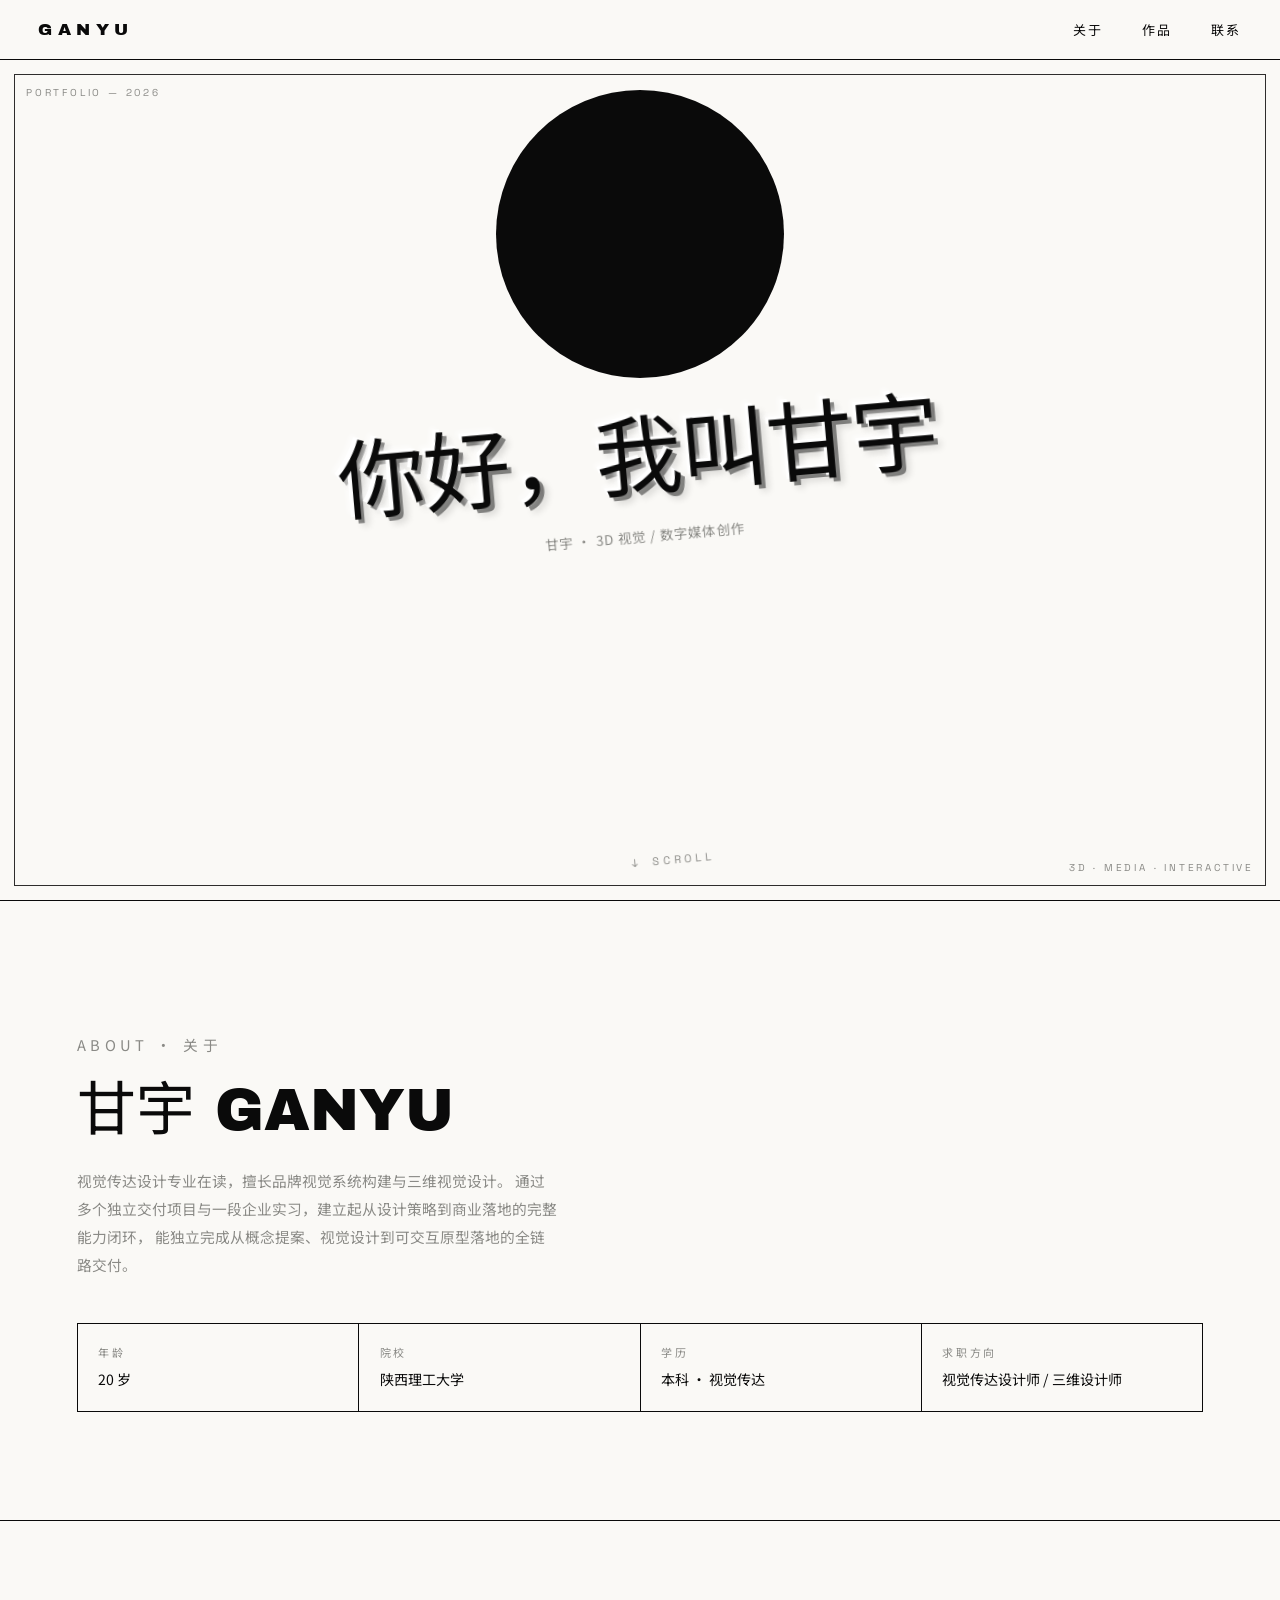
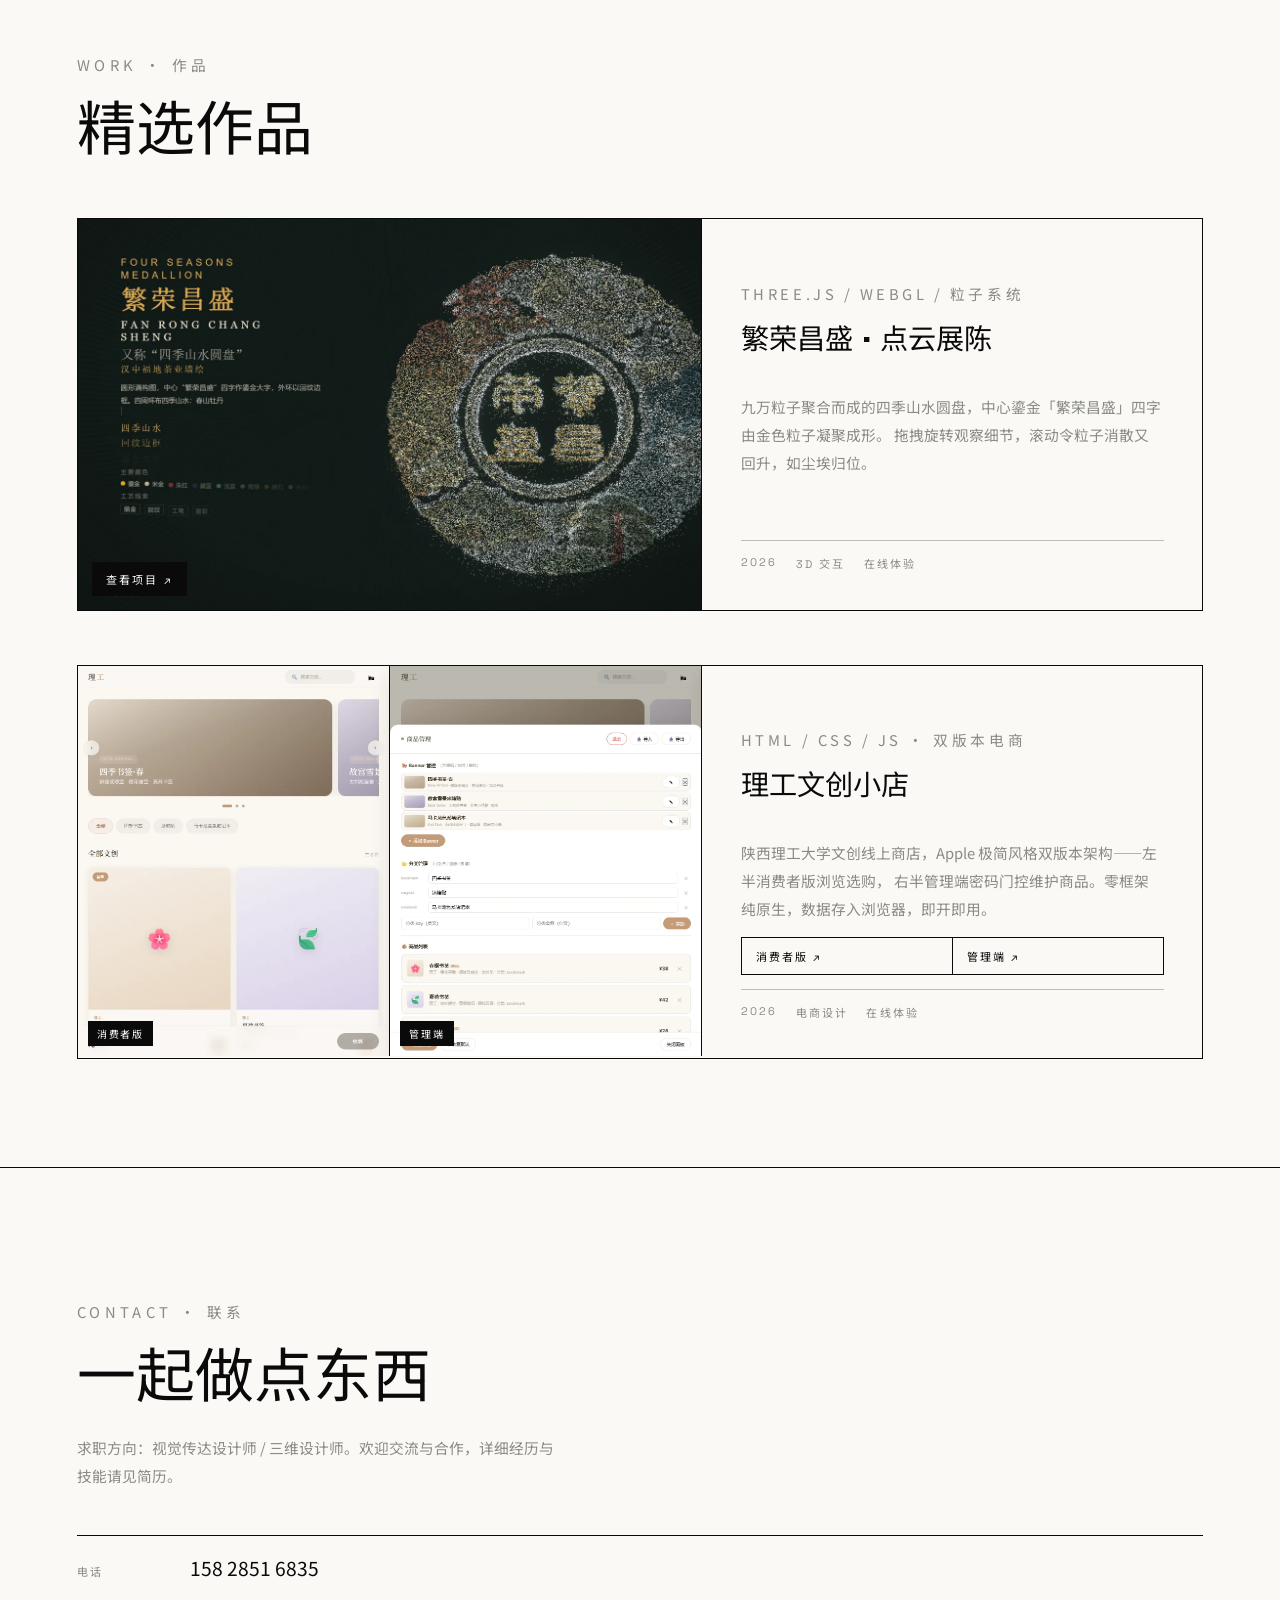
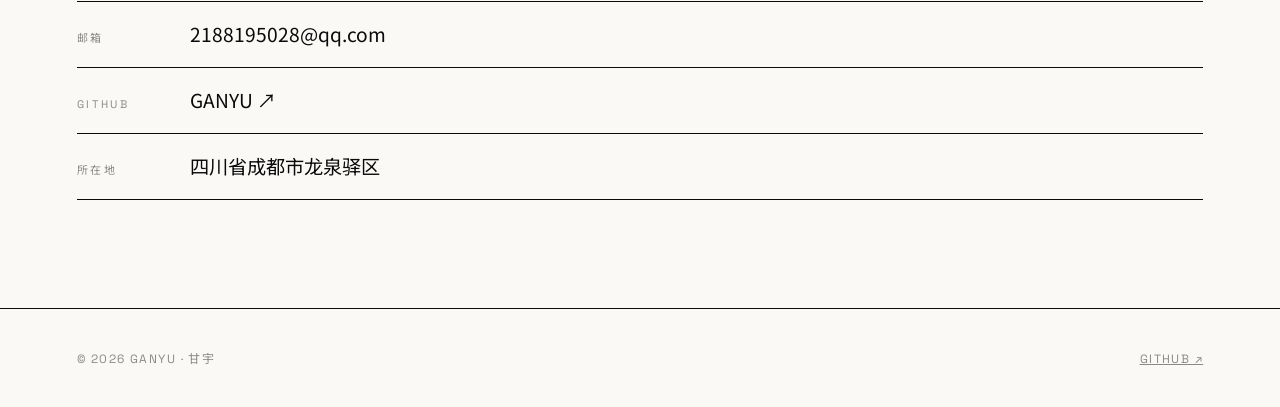
==== commit 77709cf8: "作品: 新增理工文创小店双版本卡片(消费者版+管理端, 竖版截图填满框)" ====
--- a/index.html
+++ b/index.html
@@ -210,6 +210,61 @@
       padding: 9px 14px;
       text-decoration: none;
     }
+    /* 双版本缩略图: 一个框内左右并排填满整个框, 各自可点击 */
+    /* 截图按半格比例(竖版 0.8:1)重拍, cover 无裁切即整幅填满 */
+    .work-thumb-duo { display: flex; }
+    .duo-half {
+      position: relative;
+      display: block;
+      flex: 1;
+      min-width: 0;
+      overflow: hidden;
+    }
+    .duo-half + .duo-half { border-left: 1px solid var(--ink); }
+    .duo-half img {
+      display: block;
+      width: 100%;
+      height: 100%;
+      object-fit: cover;
+      transition: transform .5s ease;
+    }
+    .duo-half:hover img,
+    .duo-half:focus-visible img { transform: scale(1.02); }
+    .duo-tag {
+      position: absolute;
+      left: 10px; bottom: 10px;
+      background: var(--ink);
+      color: var(--bg);
+      font-size: 10px;
+      letter-spacing: .18em;
+      padding: 5px 9px;
+    }
+    /* 双版本入口: 信息区内两个版本并列链接(细线分隔) */
+    .work-versions {
+      display: grid;
+      grid-template-columns: 1fr 1fr;
+      border: 1px solid var(--ink);
+    }
+    .work-versions a,
+    .work-versions span {
+      display: flex;
+      align-items: center;
+      justify-content: space-between;
+      gap: 8px;
+      padding: 10px 14px;
+      font-size: 11px;
+      letter-spacing: .18em;
+      text-transform: uppercase;
+      text-decoration: none;
+      color: var(--ink);
+    }
+    .work-versions > * + * { border-left: 1px solid var(--ink); }
+    .work-versions a { transition: background .3s ease, color .3s ease; }
+    .work-versions a:hover,
+    .work-versions a:focus-visible {
+      background: var(--ink);
+      color: var(--bg);
+    }
     .work-info {
       padding: clamp(24px, 3vw, 40px);
       display: flex;
@@ -416,6 +471,14 @@
     }
     /* 查看项目按钮: 反色(白底黑字) */
     #spotlight .work-view { background: #f5f5ec; color: #0a0a0a; }
+    /* 双版本缩略图: 反色分隔线与版本标签 */
+    #spotlight .duo-half + .duo-half { border-color: rgba(245, 245, 236, .28); }
+    #spotlight .duo-tag { background: #f5f5ec; color: #0a0a0a; }
+    /* 双版本入口: 反色边框与文字 */
+    #spotlight .work-versions { border-color: rgba(245, 245, 236, .28); }
+    #spotlight .work-versions > * + * { border-color: rgba(245, 245, 236, .28); }
+    #spotlight .work-versions a,
+    #spotlight .work-versions span { color: rgba(245, 245, 236, .78); }
     /* 蒙版修复: 镜像作品卡背景透出黑底(原 .work-card 白底盖住 spotlight 黑底, 白字隐形) */
     #spotlight .work-card { background: transparent; }
     /* 镜像首屏: 与主首屏同尺寸同位置, 文字反色(圆内显示英文标题) */
@@ -560,6 +623,44 @@
           </div>
         </div>
       </article>
+
+      <!-- 作品卡片: 理工文创小店(一个框内左右并排展示双版本) -->
+      <article class="work-card">
+        <div class="work-thumb work-thumb-duo">
+          <a class="duo-half" href="https://2188195028-crypto.github.io/lgwc/"
+             target="_blank" rel="noopener" aria-label="打开理工文创小店消费者版">
+            <img src="assets/lgwc.webp" alt="理工文创小店消费者版 — 米白底玫瑰金强调色的 Apple 极简风文创电商页面" />
+            <span class="duo-tag">消费者版</span>
+          </a>
+          <a class="duo-half" href="https://2188195028-crypto.github.io/lgwc/admin.html"
+             target="_blank" rel="noopener" aria-label="打开理工文创小店管理端">
+            <img src="assets/lgwc-admin.webp" alt="理工文创小店管理端 — 密码门控的商品管理面板" />
+            <span class="duo-tag">管理端</span>
+          </a>
+        </div>
+        <div class="work-info">
+          <p class="work-tag">HTML / CSS / JS · 双版本电商</p>
+          <h3 class="work-title">
+            <a href="https://2188195028-crypto.github.io/lgwc/"
+               target="_blank" rel="noopener">理工文创小店</a>
+          </h3>
+          <p class="work-desc">
+            陕西理工大学文创线上商店，Apple 极简风格双版本架构——左半消费者版浏览选购，
+            右半管理端密码门控维护商品。零框架纯原生，数据存入浏览器，即开即用。
+          </p>
+          <div class="work-versions">
+            <a href="https://2188195028-crypto.github.io/lgwc/"
+               target="_blank" rel="noopener">消费者版 ↗</a>
+            <a href="https://2188195028-crypto.github.io/lgwc/admin.html"
+               target="_blank" rel="noopener">管理端 ↗</a>
+          </div>
+          <div class="work-meta">
+            <span>2026</span>
+            <span>电商设计</span>
+            <span>在线体验</span>
+          </div>
+        </div>
+      </article>
     </section>
 
     <!-- ============ 联系(信息来自简历) ============ -->
@@ -654,6 +755,36 @@
           </div>
         </div>
       </article>
+
+      <article class="work-card">
+        <span class="work-thumb work-thumb-duo">
+          <span class="duo-half">
+            <img src="assets/lgwc.webp" alt="" />
+            <span class="duo-tag">消费者版</span>
+          </span>
+          <span class="duo-half">
+            <img src="assets/lgwc-admin.webp" alt="" />
+            <span class="duo-tag">管理端</span>
+          </span>
+        </span>
+        <div class="work-info">
+          <p class="work-tag">HTML / CSS / JS · 双版本电商</p>
+          <h3 class="work-title">理工文创小店</h3>
+          <p class="work-desc">
+            陕西理工大学文创线上商店，Apple 极简风格双版本架构——左半消费者版浏览选购，
+            右半管理端密码门控维护商品。零框架纯原生，数据存入浏览器，即开即用。
+          </p>
+          <div class="work-versions">
+            <span>消费者版 ↗</span>
+            <span>管理端 ↗</span>
+          </div>
+          <div class="work-meta">
+            <span>2026</span>
+            <span>电商设计</span>
+            <span>在线体验</span>
+          </div>
+        </div>
+      </article>
     </section>
 
     <!-- 镜像: 联系 -->
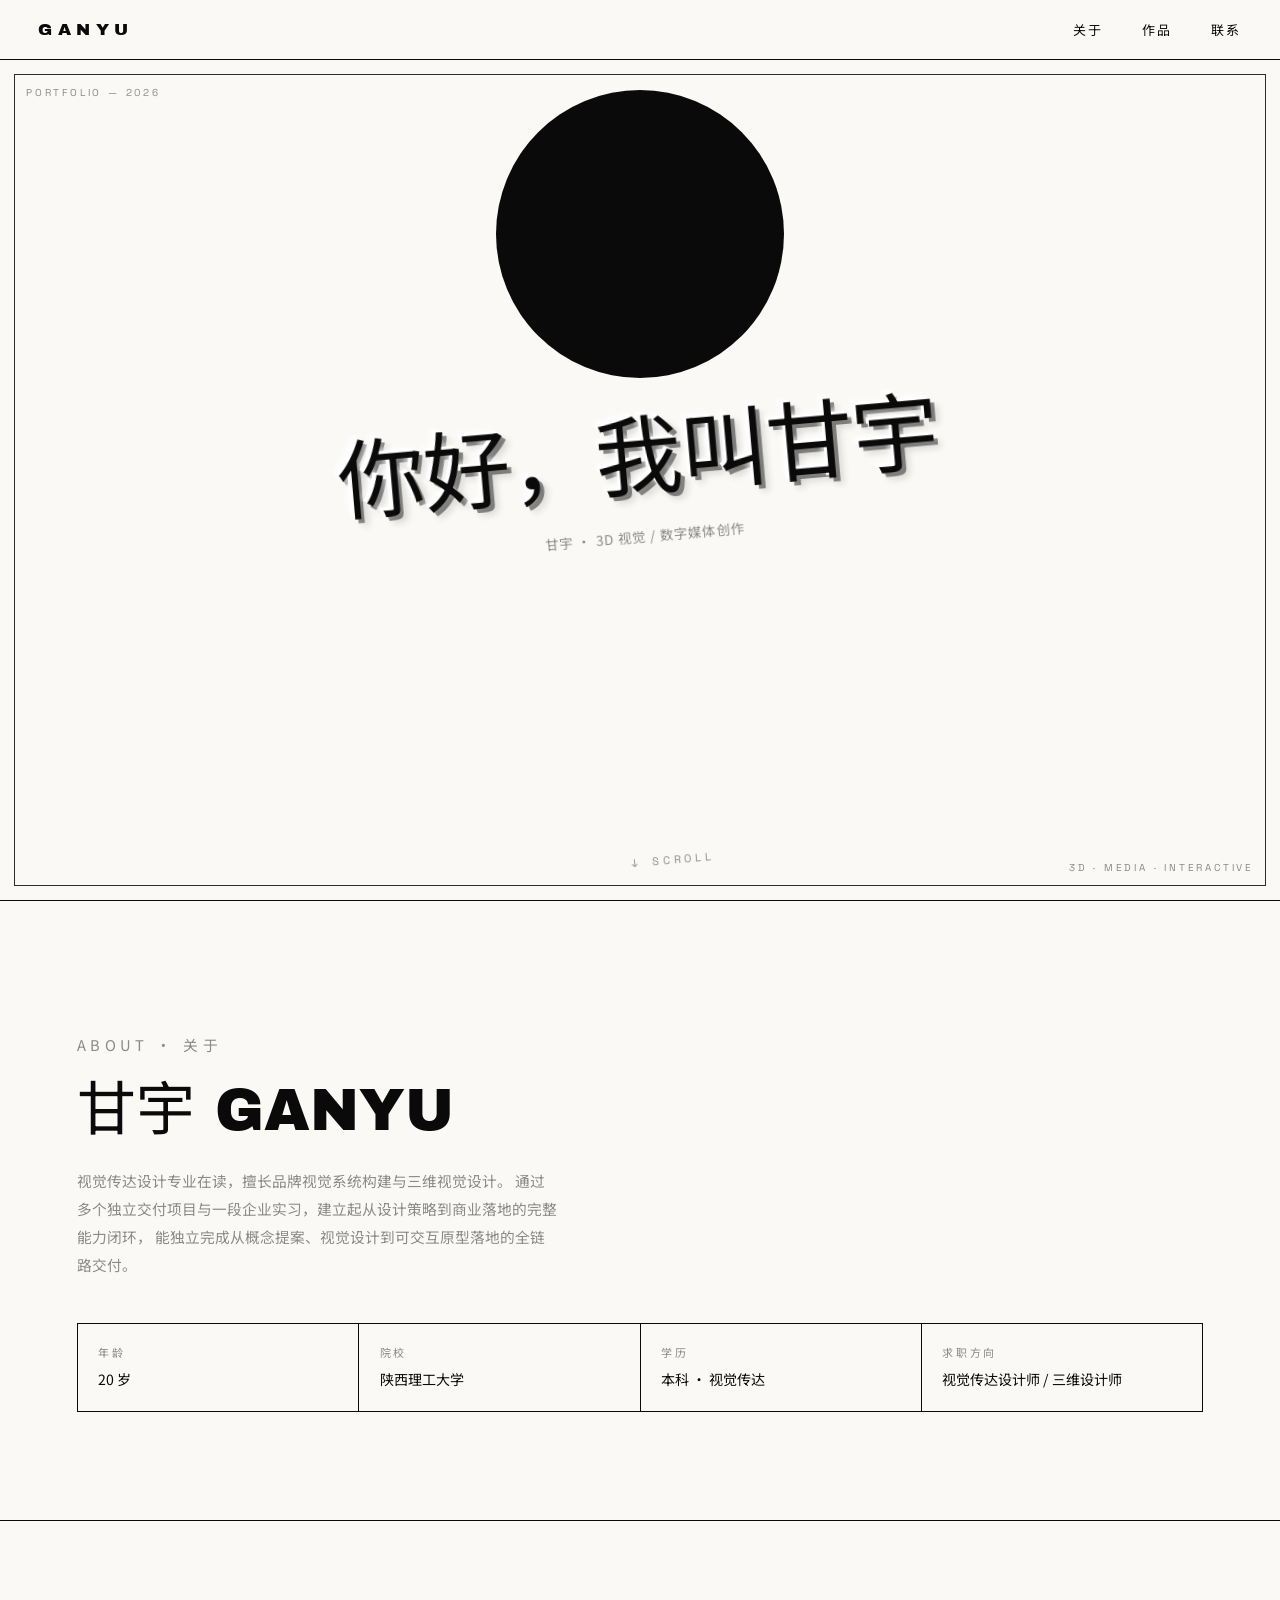
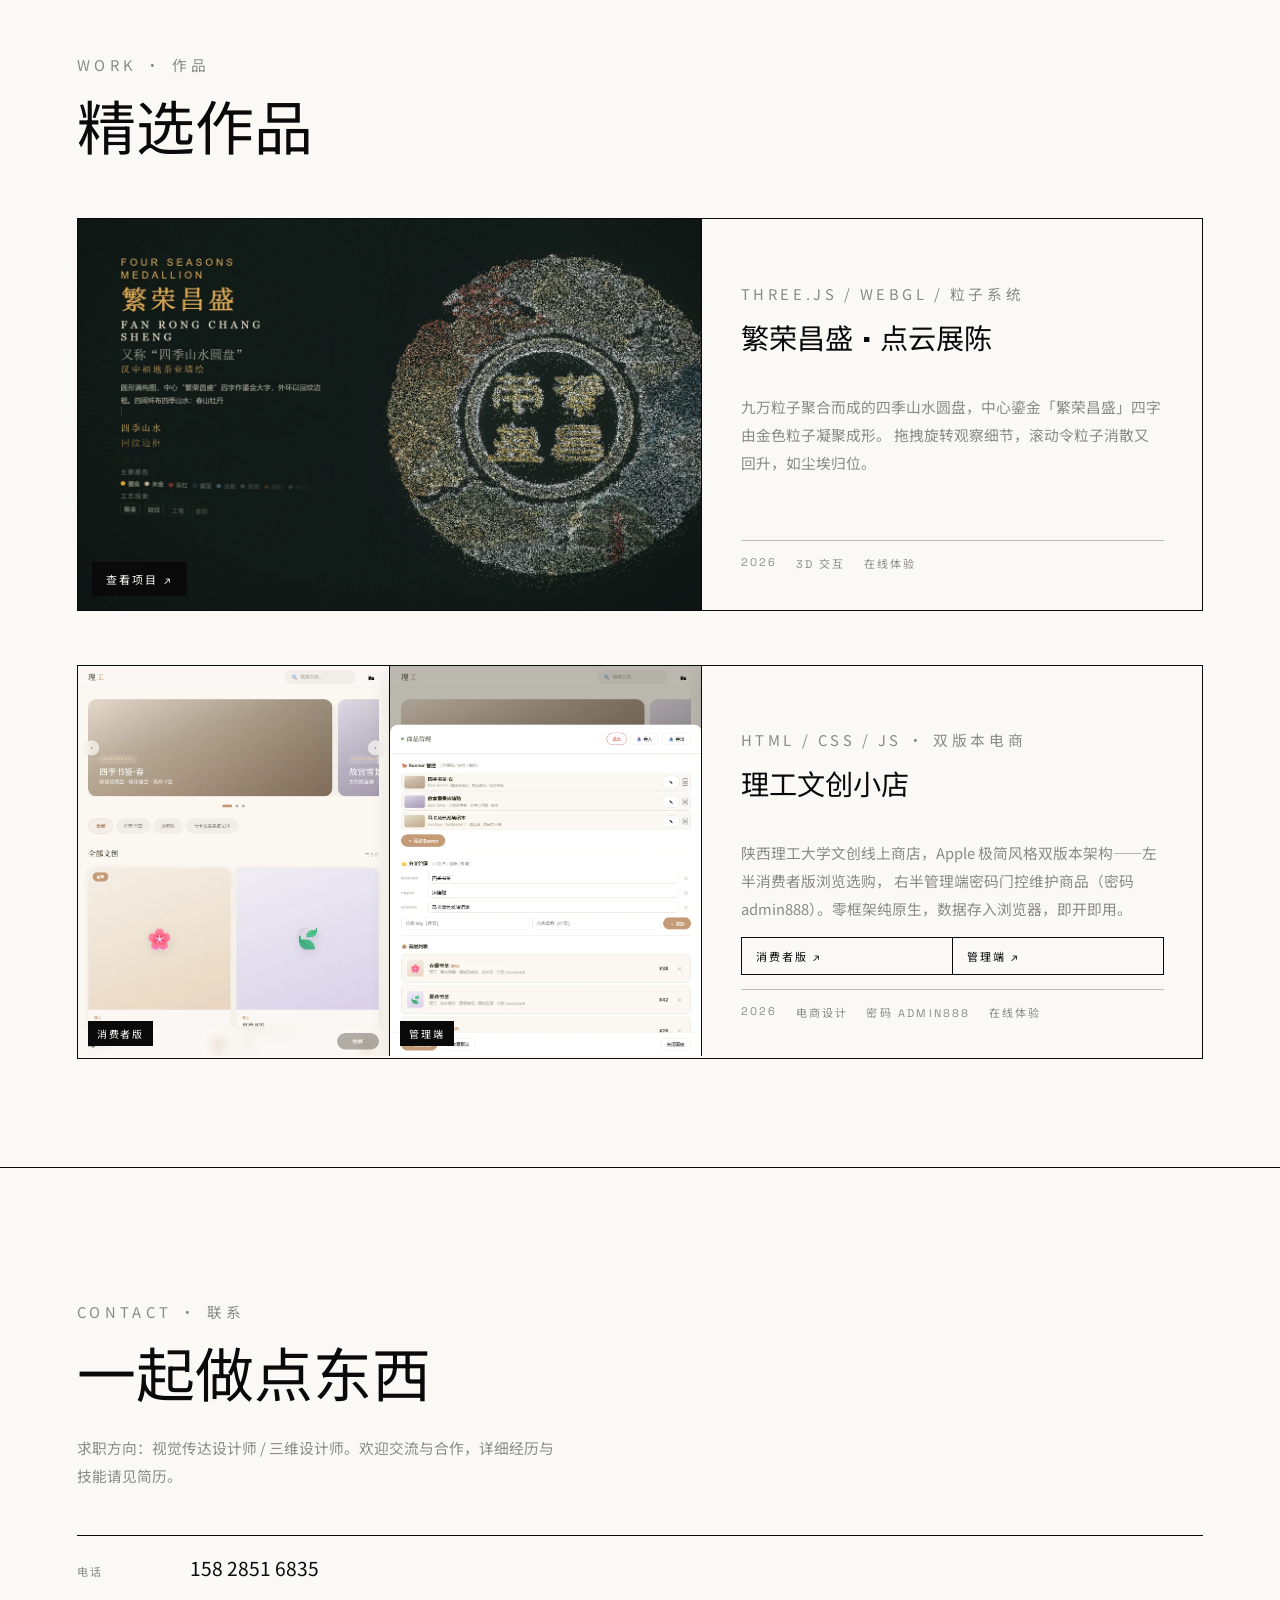
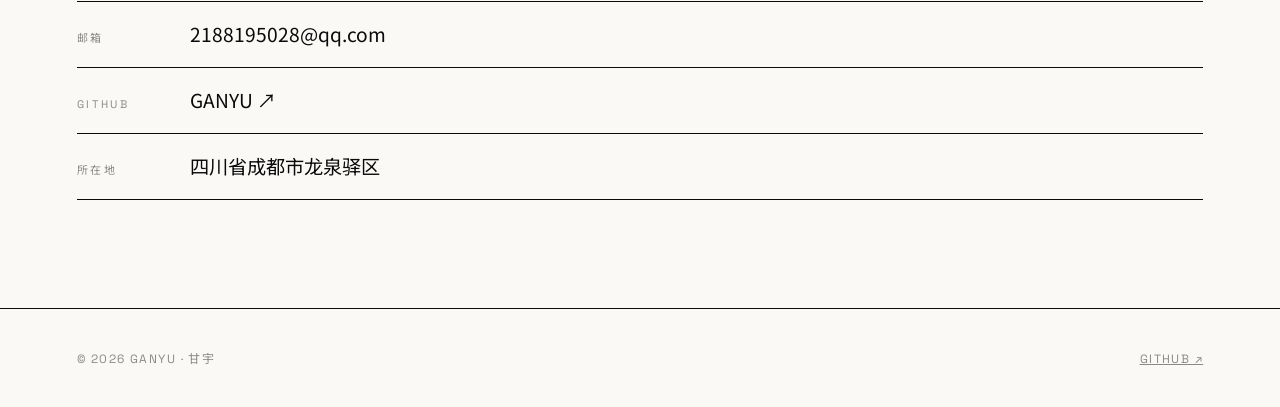
==== commit 4351e6f8: "作品: 管理端卡片标注登录密码 admin888" ====
--- a/index.html
+++ b/index.html
@@ -646,7 +646,7 @@
           </h3>
           <p class="work-desc">
             陕西理工大学文创线上商店，Apple 极简风格双版本架构——左半消费者版浏览选购，
-            右半管理端密码门控维护商品。零框架纯原生，数据存入浏览器，即开即用。
+            右半管理端密码门控维护商品（密码 admin888）。零框架纯原生，数据存入浏览器，即开即用。
           </p>
           <div class="work-versions">
             <a href="https://2188195028-crypto.github.io/lgwc/"
@@ -657,6 +657,7 @@
           <div class="work-meta">
             <span>2026</span>
             <span>电商设计</span>
+            <span>密码 admin888</span>
             <span>在线体验</span>
           </div>
         </div>
@@ -772,7 +773,7 @@
           <h3 class="work-title">理工文创小店</h3>
           <p class="work-desc">
             陕西理工大学文创线上商店，Apple 极简风格双版本架构——左半消费者版浏览选购，
-            右半管理端密码门控维护商品。零框架纯原生，数据存入浏览器，即开即用。
+            右半管理端密码门控维护商品（密码 admin888）。零框架纯原生，数据存入浏览器，即开即用。
           </p>
           <div class="work-versions">
             <span>消费者版 ↗</span>
@@ -781,6 +782,7 @@
           <div class="work-meta">
             <span>2026</span>
             <span>电商设计</span>
+            <span>密码 admin888</span>
             <span>在线体验</span>
           </div>
         </div>
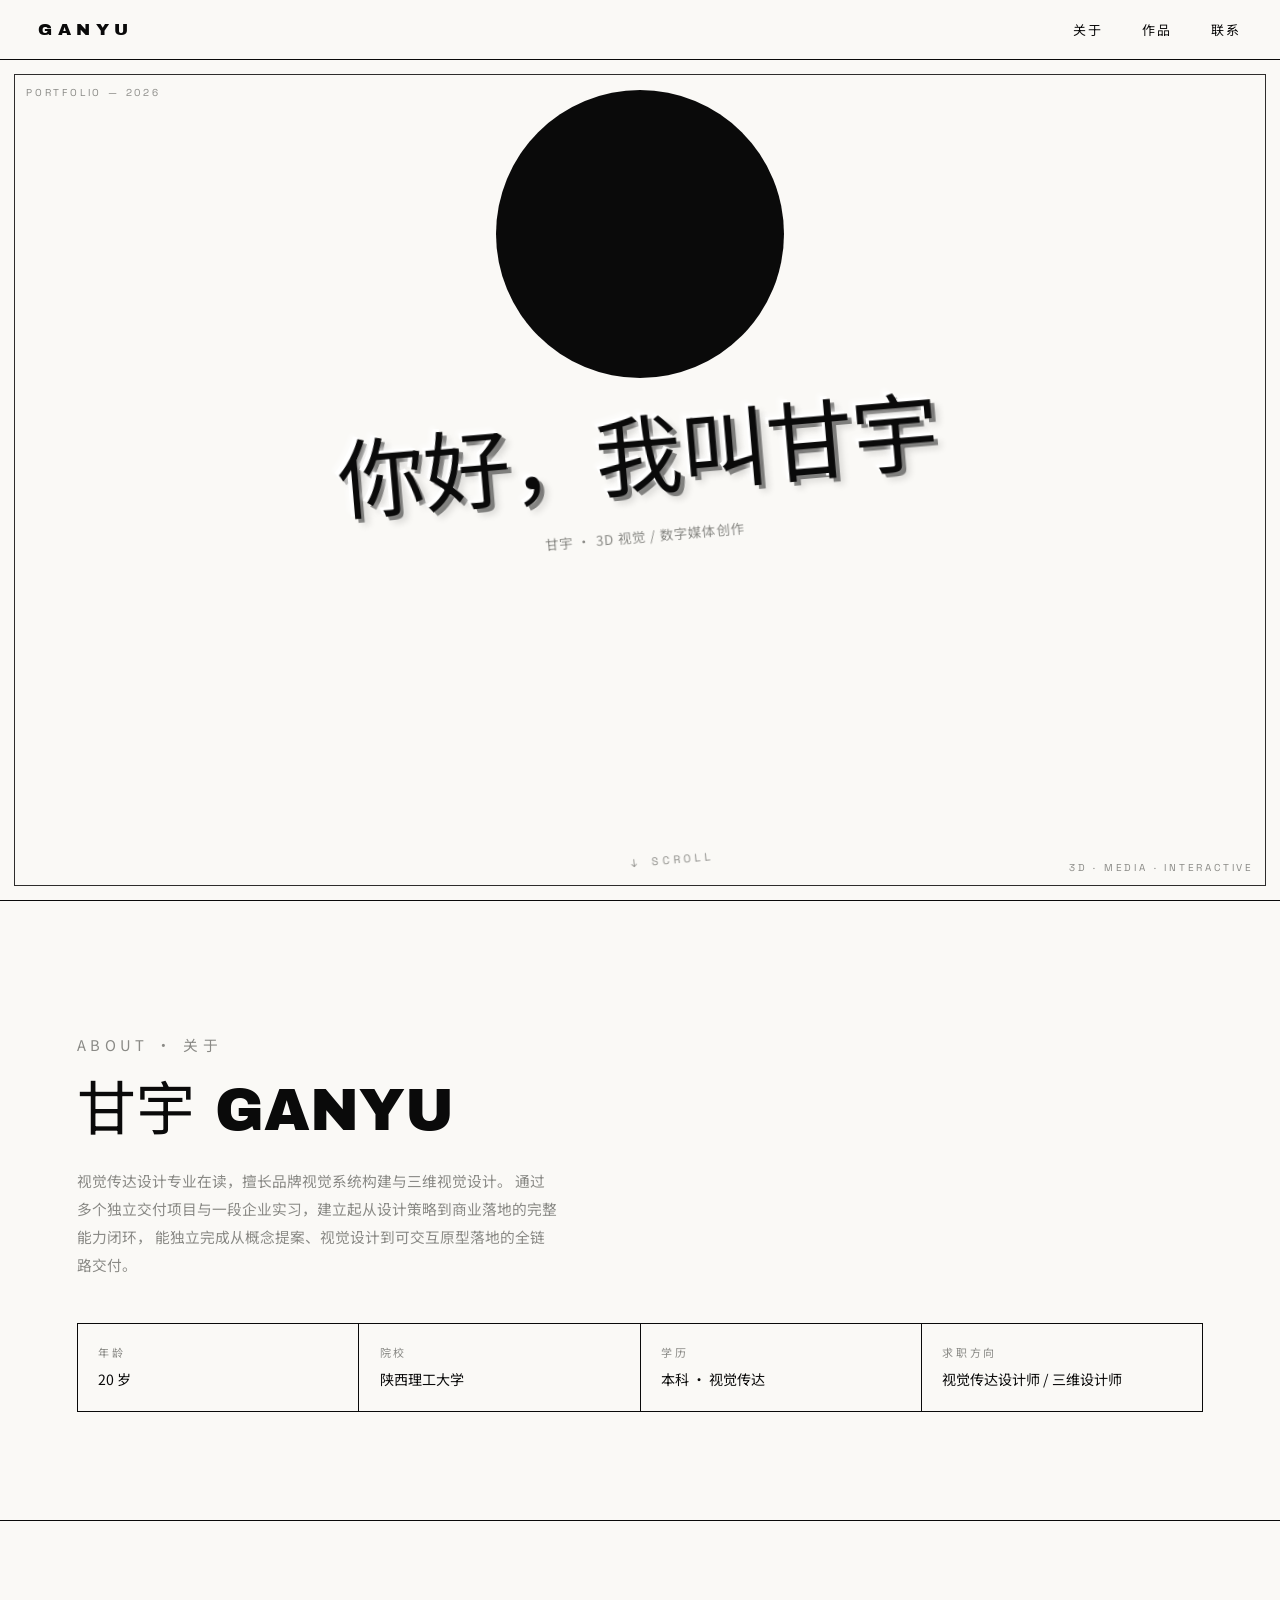
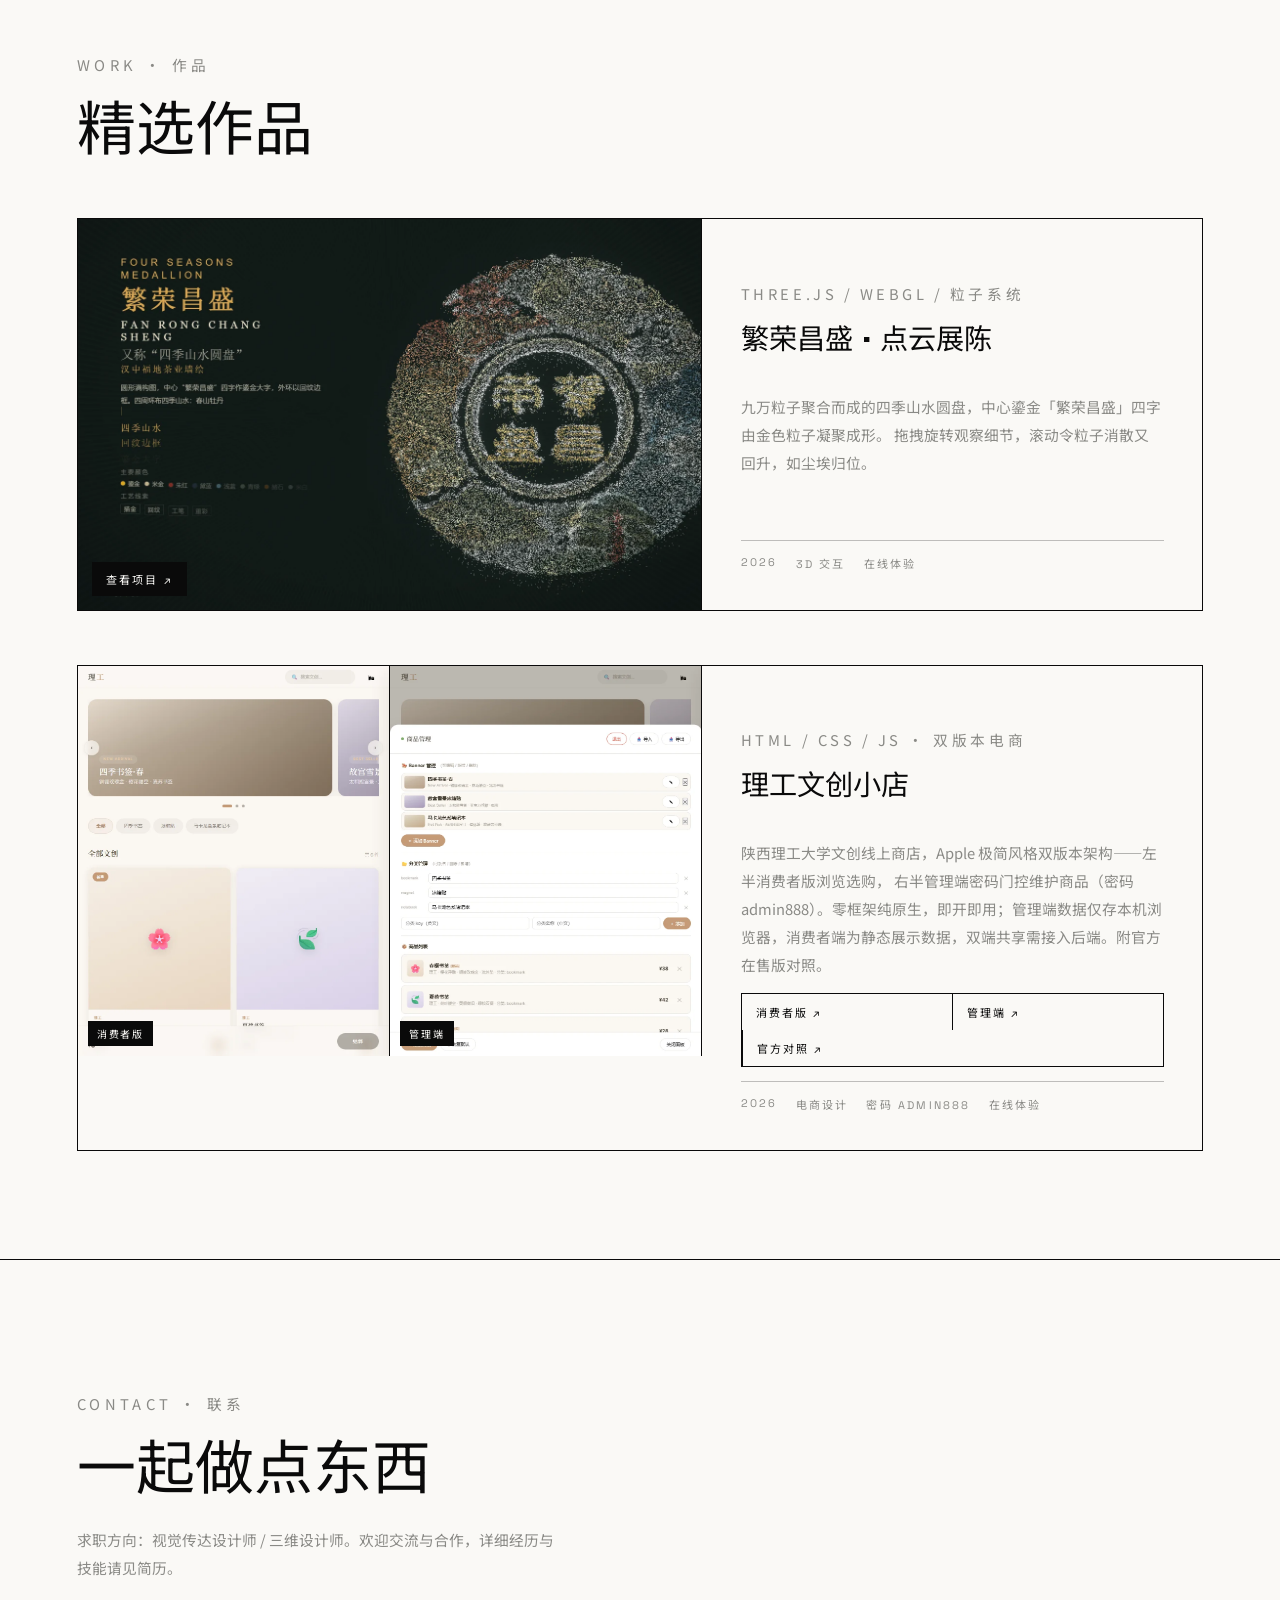
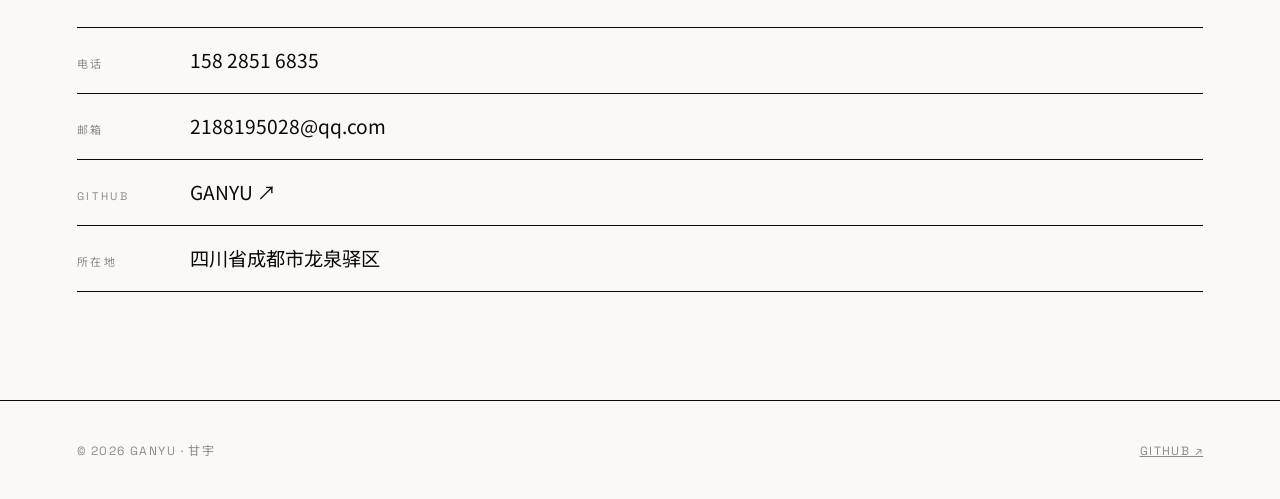
==== commit 41ebd971: "feat: 理工文创概念稿与官方在售版对照页 新增 lgwc.html：官方站「陕理工文创坊」与概念稿的桌面/手机并排对照、 8 项规格差异与三条说明；素材为 2026-10-18 线上截图。 作品集" ====
--- a/index.html
+++ b/index.html
@@ -646,13 +646,14 @@
           </h3>
           <p class="work-desc">
             陕西理工大学文创线上商店，Apple 极简风格双版本架构——左半消费者版浏览选购，
-            右半管理端密码门控维护商品（密码 admin888）。零框架纯原生，数据存入浏览器，即开即用。
+            右半管理端密码门控维护商品（密码 admin888）。零框架纯原生，即开即用；管理端数据仅存本机浏览器，消费者端为静态展示数据，双端共享需接入后端。附官方在售版对照。
           </p>
           <div class="work-versions">
             <a href="https://2188195028-crypto.github.io/lgwc/"
                target="_blank" rel="noopener">消费者版 ↗</a>
             <a href="https://2188195028-crypto.github.io/lgwc/admin.html"
                target="_blank" rel="noopener">管理端 ↗</a>
+            <a href="lgwc.html">官方对照 ↗</a>
           </div>
           <div class="work-meta">
             <span>2026</span>
@@ -773,11 +774,12 @@
           <h3 class="work-title">理工文创小店</h3>
           <p class="work-desc">
             陕西理工大学文创线上商店，Apple 极简风格双版本架构——左半消费者版浏览选购，
-            右半管理端密码门控维护商品（密码 admin888）。零框架纯原生，数据存入浏览器，即开即用。
+            右半管理端密码门控维护商品（密码 admin888）。零框架纯原生，即开即用；管理端数据仅存本机浏览器，消费者端为静态展示数据，双端共享需接入后端。附官方在售版对照。
           </p>
           <div class="work-versions">
             <span>消费者版 ↗</span>
             <span>管理端 ↗</span>
+            <span>官方对照 ↗</span>
           </div>
           <div class="work-meta">
             <span>2026</span>
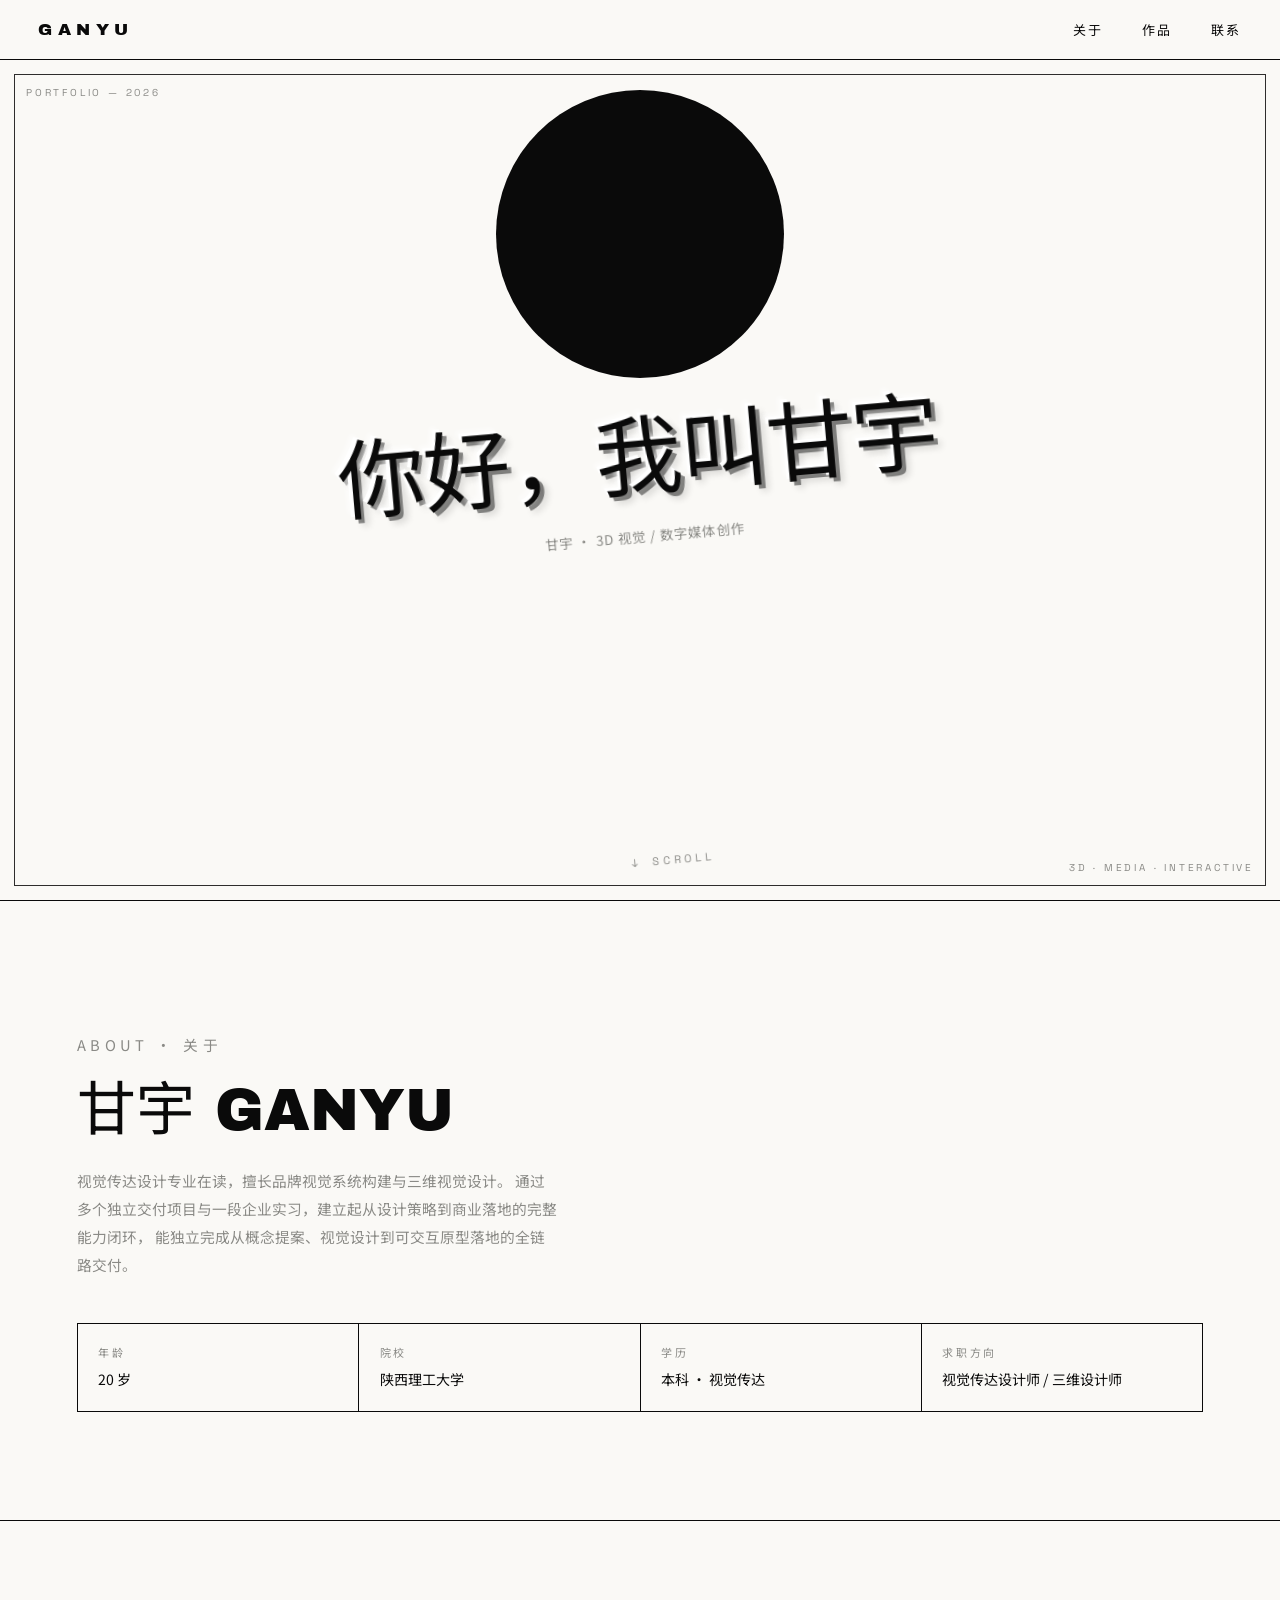
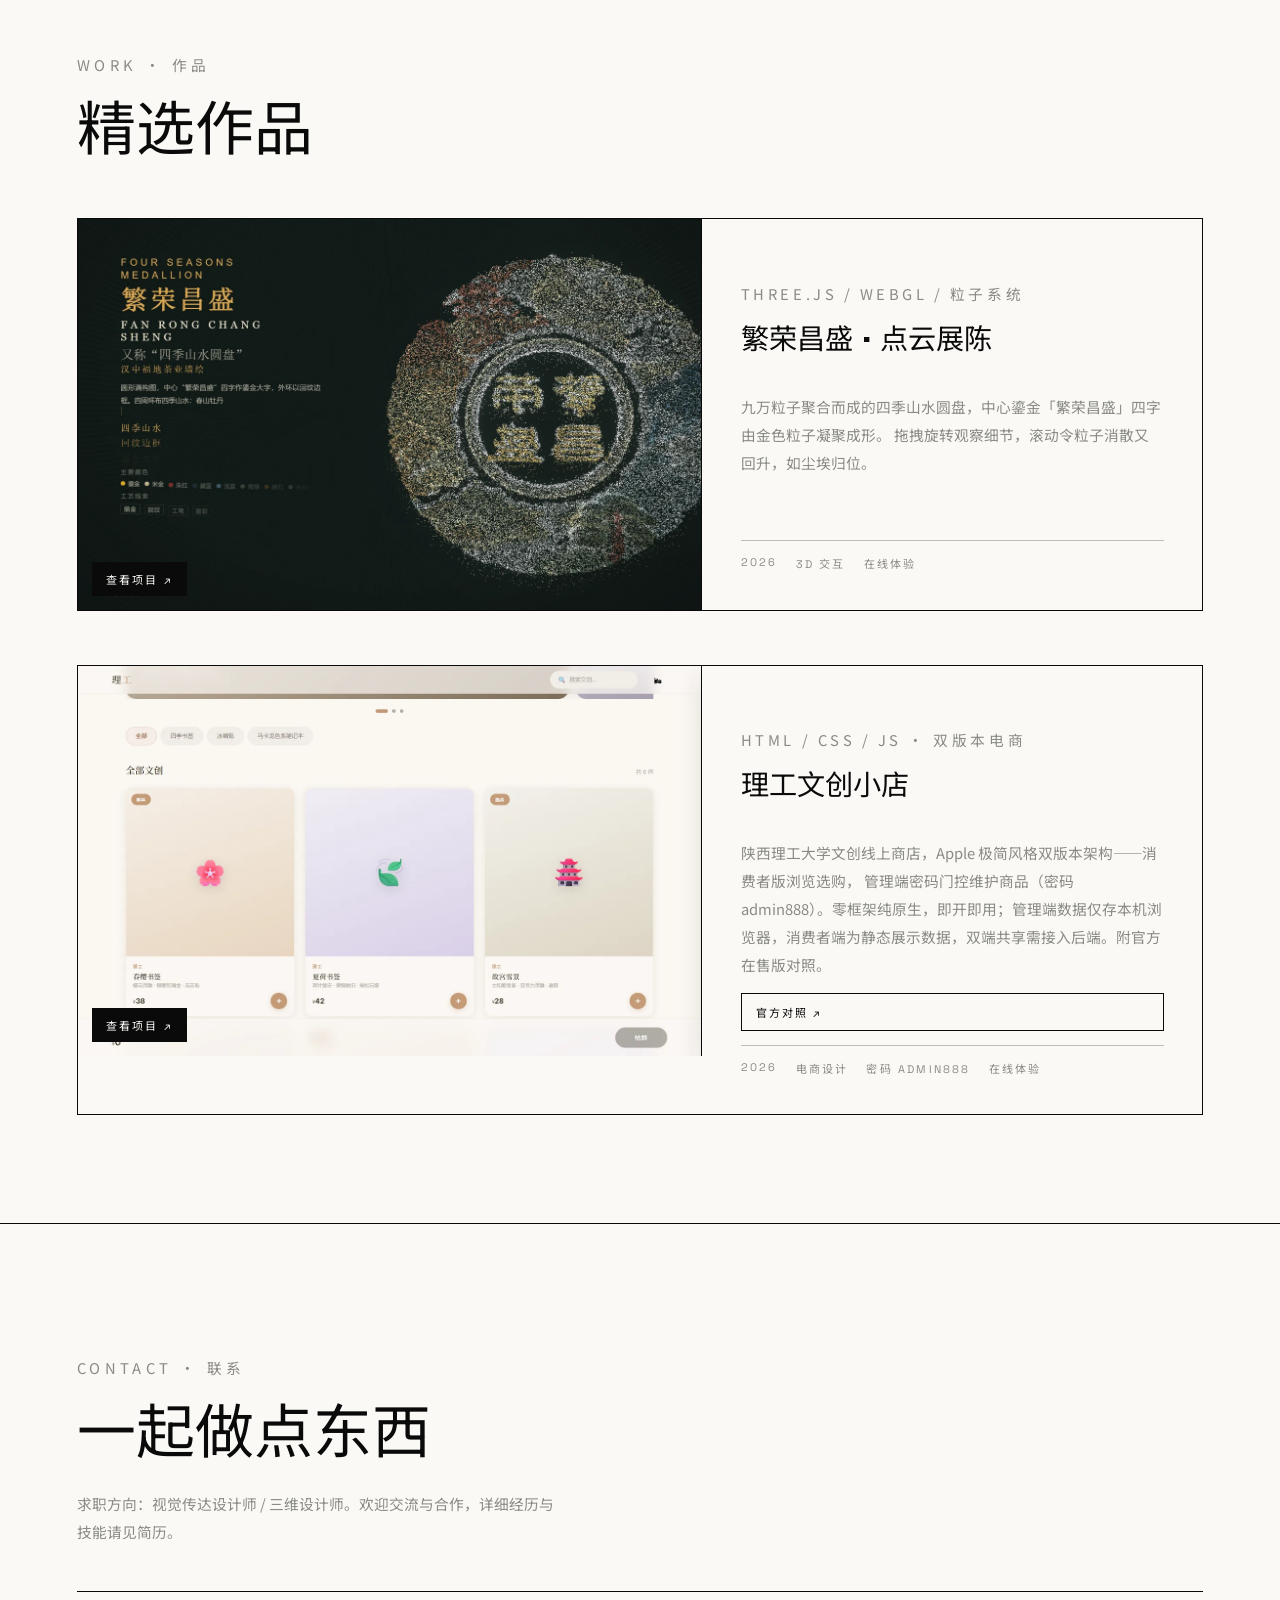
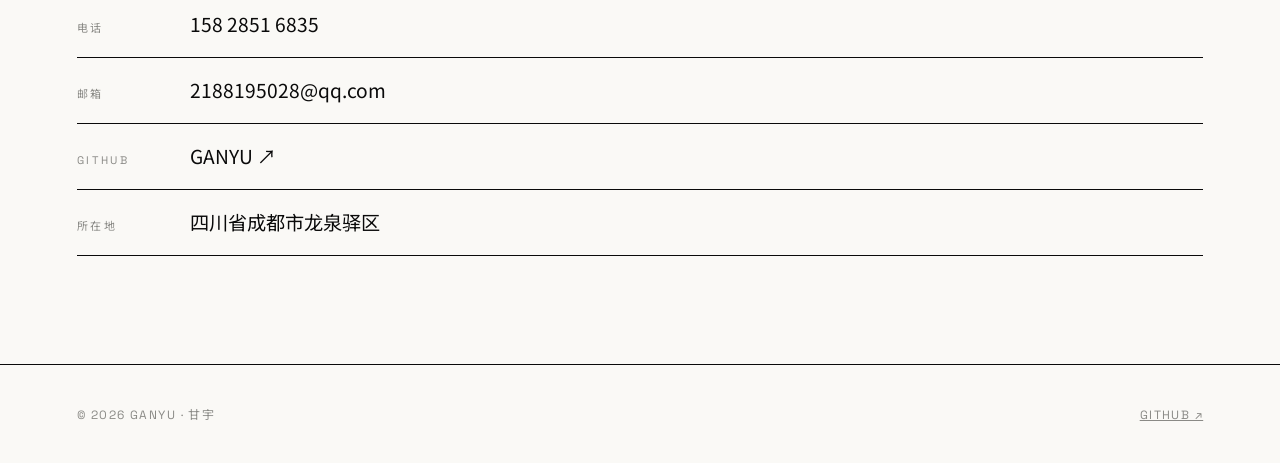
==== commit 713d84d2: "feat: 文创小店项目页加入竖向文字轮播，卡片改为单入口 - lgwc.html 首屏标题下新增 Medusmo 风格 Vertical Text Cycler:   短语竖向滑动 + 模糊 + 透" ====
--- a/index.html
+++ b/index.html
@@ -210,36 +210,7 @@
       padding: 9px 14px;
       text-decoration: none;
     }
-    /* 双版本缩略图: 一个框内左右并排填满整个框, 各自可点击 */
-    /* 截图按半格比例(竖版 0.8:1)重拍, cover 无裁切即整幅填满 */
-    .work-thumb-duo { display: flex; }
-    .duo-half {
-      position: relative;
-      display: block;
-      flex: 1;
-      min-width: 0;
-      overflow: hidden;
-    }
-    .duo-half + .duo-half { border-left: 1px solid var(--ink); }
-    .duo-half img {
-      display: block;
-      width: 100%;
-      height: 100%;
-      object-fit: cover;
-      transition: transform .5s ease;
-    }
-    .duo-half:hover img,
-    .duo-half:focus-visible img { transform: scale(1.02); }
-    .duo-tag {
-      position: absolute;
-      left: 10px; bottom: 10px;
-      background: var(--ink);
-      color: var(--bg);
-      font-size: 10px;
-      letter-spacing: .18em;
-      padding: 5px 9px;
-    }
-    /* 双版本入口: 信息区内两个版本并列链接(细线分隔) */
+    /* 版本入口: 信息区内的入口链接 */
     .work-versions {
       display: grid;
       grid-template-columns: 1fr 1fr;
@@ -265,6 +236,8 @@
       background: var(--ink);
       color: var(--bg);
     }
+    /* 单版本入口: 单行链接占满整行 */
+    .work-versions--single { display: block; }
     .work-info {
       padding: clamp(24px, 3vw, 40px);
       display: flex;
@@ -471,10 +444,7 @@
     }
     /* 查看项目按钮: 反色(白底黑字) */
     #spotlight .work-view { background: #f5f5ec; color: #0a0a0a; }
-    /* 双版本缩略图: 反色分隔线与版本标签 */
-    #spotlight .duo-half + .duo-half { border-color: rgba(245, 245, 236, .28); }
-    #spotlight .duo-tag { background: #f5f5ec; color: #0a0a0a; }
-    /* 双版本入口: 反色边框与文字 */
+    /* 版本入口: 反色边框与文字 */
     #spotlight .work-versions { border-color: rgba(245, 245, 236, .28); }
     #spotlight .work-versions > * + * { border-color: rgba(245, 245, 236, .28); }
     #spotlight .work-versions a,
@@ -624,35 +594,23 @@
         </div>
       </article>
 
-      <!-- 作品卡片: 理工文创小店(一个框内左右并排展示双版本) -->
+      <!-- 作品卡片: 理工文创小店(单张概念稿截图, 入口指向对照页) -->
       <article class="work-card">
-        <div class="work-thumb work-thumb-duo">
-          <a class="duo-half" href="https://2188195028-crypto.github.io/lgwc/"
-             target="_blank" rel="noopener" aria-label="打开理工文创小店消费者版">
-            <img src="assets/lgwc.webp" alt="理工文创小店消费者版 — 米白底玫瑰金强调色的 Apple 极简风文创电商页面" />
-            <span class="duo-tag">消费者版</span>
-          </a>
-          <a class="duo-half" href="https://2188195028-crypto.github.io/lgwc/admin.html"
-             target="_blank" rel="noopener" aria-label="打开理工文创小店管理端">
-            <img src="assets/lgwc-admin.webp" alt="理工文创小店管理端 — 密码门控的商品管理面板" />
-            <span class="duo-tag">管理端</span>
-          </a>
-        </div>
+        <a class="work-thumb" href="lgwc.html" aria-label="打开理工文创小店项目页面">
+          <img src="assets/lgwc/concept-desktop.webp" width="1440" height="900"
+               alt="理工文创小店消费者版 — 米白底玫瑰金强调色的 Apple 极简风文创电商页面" />
+          <span class="work-view">查看项目 ↗</span>
+        </a>
         <div class="work-info">
           <p class="work-tag">HTML / CSS / JS · 双版本电商</p>
           <h3 class="work-title">
-            <a href="https://2188195028-crypto.github.io/lgwc/"
-               target="_blank" rel="noopener">理工文创小店</a>
+            <a href="lgwc.html">理工文创小店</a>
           </h3>
           <p class="work-desc">
-            陕西理工大学文创线上商店，Apple 极简风格双版本架构——左半消费者版浏览选购，
-            右半管理端密码门控维护商品（密码 admin888）。零框架纯原生，即开即用；管理端数据仅存本机浏览器，消费者端为静态展示数据，双端共享需接入后端。附官方在售版对照。
+            陕西理工大学文创线上商店，Apple 极简风格双版本架构——消费者版浏览选购，
+            管理端密码门控维护商品（密码 admin888）。零框架纯原生，即开即用；管理端数据仅存本机浏览器，消费者端为静态展示数据，双端共享需接入后端。附官方在售版对照。
           </p>
-          <div class="work-versions">
-            <a href="https://2188195028-crypto.github.io/lgwc/"
-               target="_blank" rel="noopener">消费者版 ↗</a>
-            <a href="https://2188195028-crypto.github.io/lgwc/admin.html"
-               target="_blank" rel="noopener">管理端 ↗</a>
+          <div class="work-versions work-versions--single">
             <a href="lgwc.html">官方对照 ↗</a>
           </div>
           <div class="work-meta">
@@ -663,6 +621,7 @@
           </div>
         </div>
       </article>
+
     </section>
 
     <!-- ============ 联系(信息来自简历) ============ -->
@@ -759,26 +718,18 @@
       </article>
 
       <article class="work-card">
-        <span class="work-thumb work-thumb-duo">
-          <span class="duo-half">
-            <img src="assets/lgwc.webp" alt="" />
-            <span class="duo-tag">消费者版</span>
-          </span>
-          <span class="duo-half">
-            <img src="assets/lgwc-admin.webp" alt="" />
-            <span class="duo-tag">管理端</span>
-          </span>
+        <span class="work-thumb">
+          <img src="assets/lgwc/concept-desktop.webp" width="1440" height="900" alt="" />
+          <span class="work-view">查看项目 ↗</span>
         </span>
         <div class="work-info">
           <p class="work-tag">HTML / CSS / JS · 双版本电商</p>
           <h3 class="work-title">理工文创小店</h3>
           <p class="work-desc">
-            陕西理工大学文创线上商店，Apple 极简风格双版本架构——左半消费者版浏览选购，
-            右半管理端密码门控维护商品（密码 admin888）。零框架纯原生，即开即用；管理端数据仅存本机浏览器，消费者端为静态展示数据，双端共享需接入后端。附官方在售版对照。
+            陕西理工大学文创线上商店，Apple 极简风格双版本架构——消费者版浏览选购，
+            管理端密码门控维护商品（密码 admin888）。零框架纯原生，即开即用；管理端数据仅存本机浏览器，消费者端为静态展示数据，双端共享需接入后端。附官方在售版对照。
           </p>
-          <div class="work-versions">
-            <span>消费者版 ↗</span>
-            <span>管理端 ↗</span>
+          <div class="work-versions work-versions--single">
             <span>官方对照 ↗</span>
           </div>
           <div class="work-meta">
@@ -789,6 +740,7 @@
           </div>
         </div>
       </article>
+
     </section>
 
     <!-- 镜像: 联系 -->
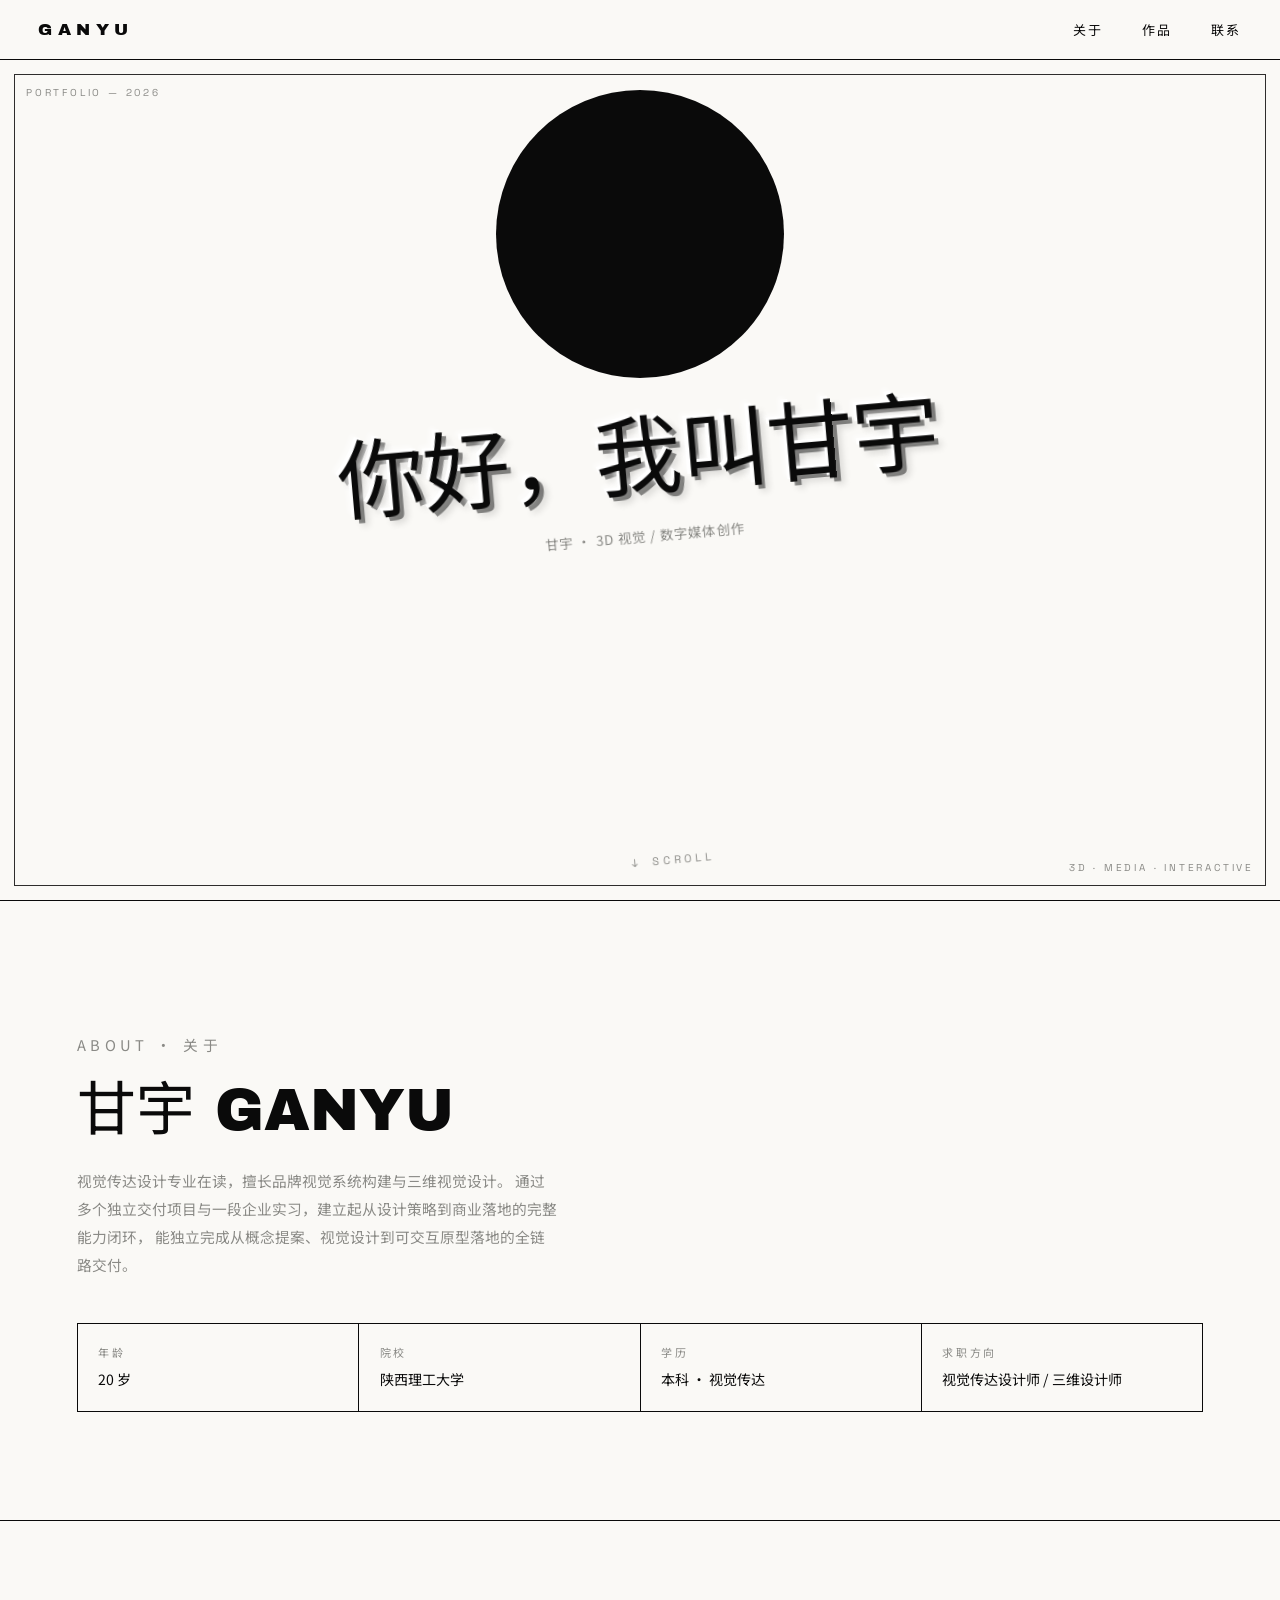
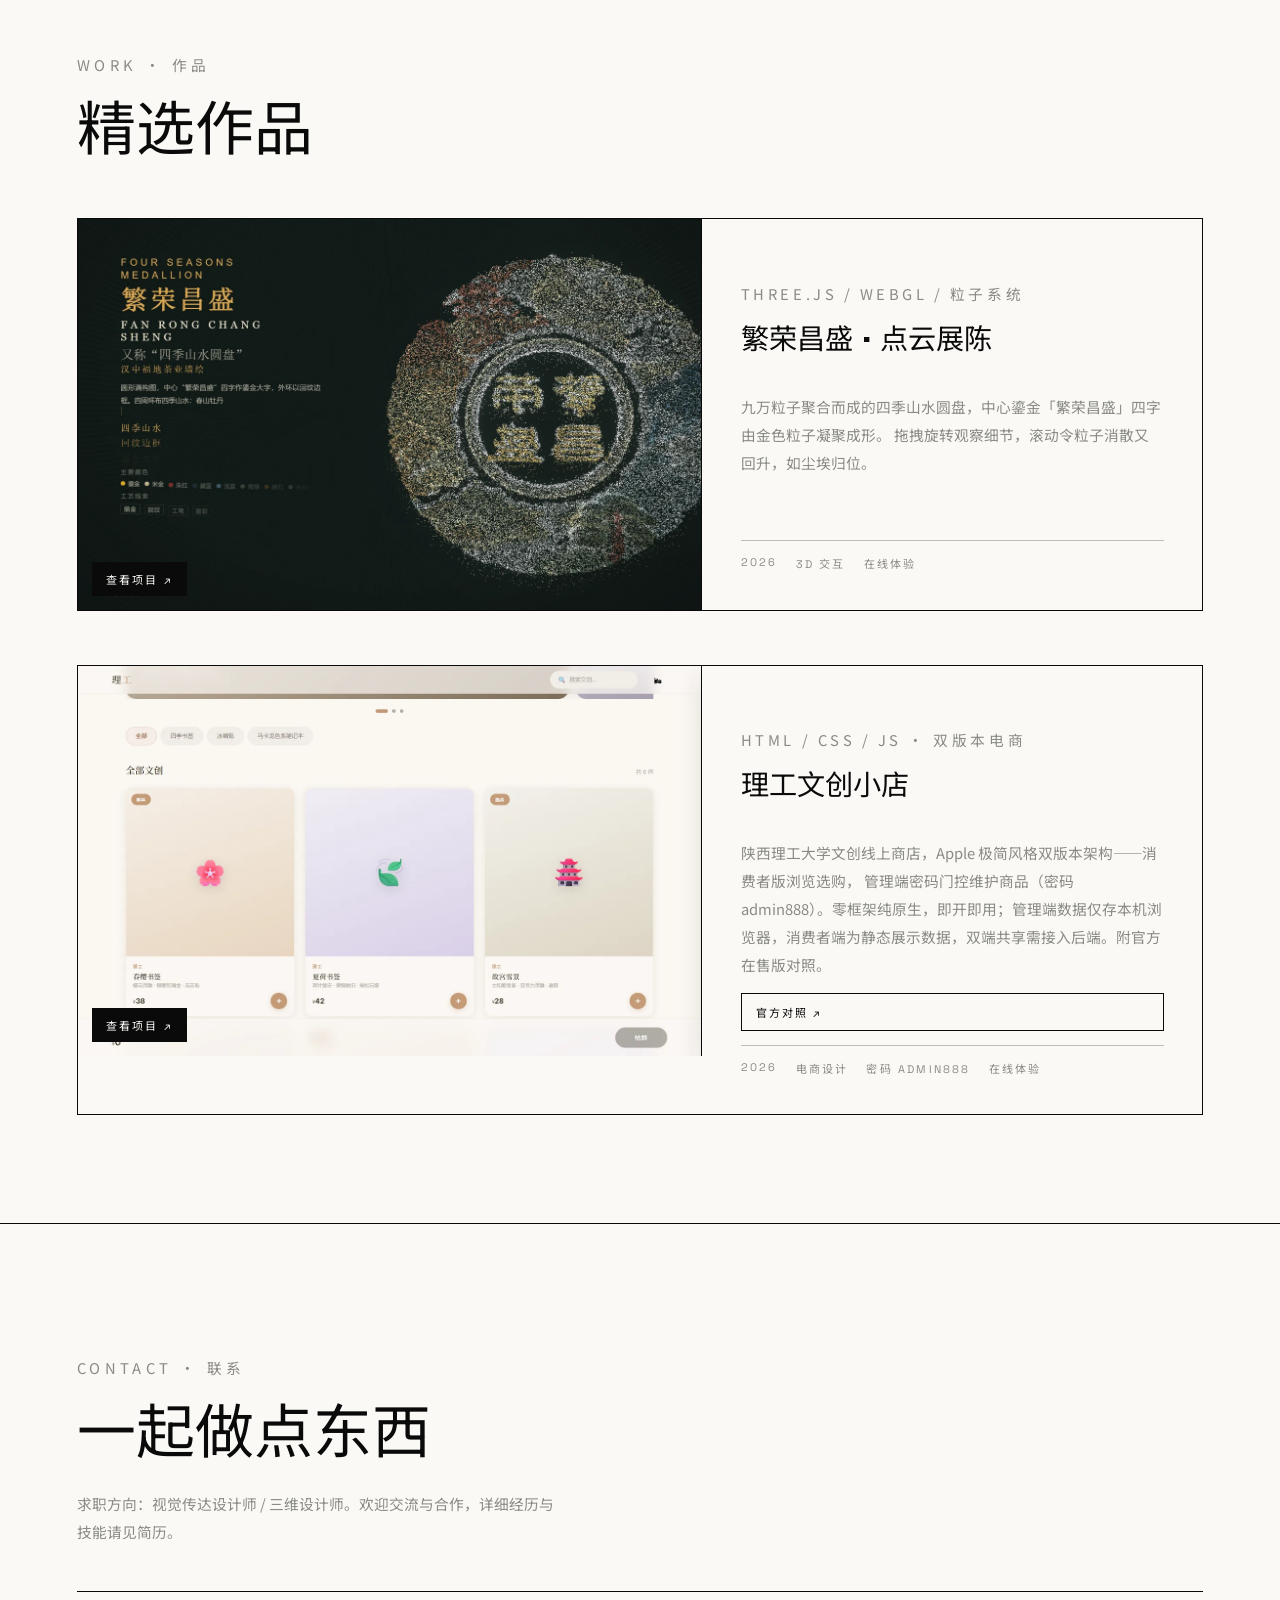
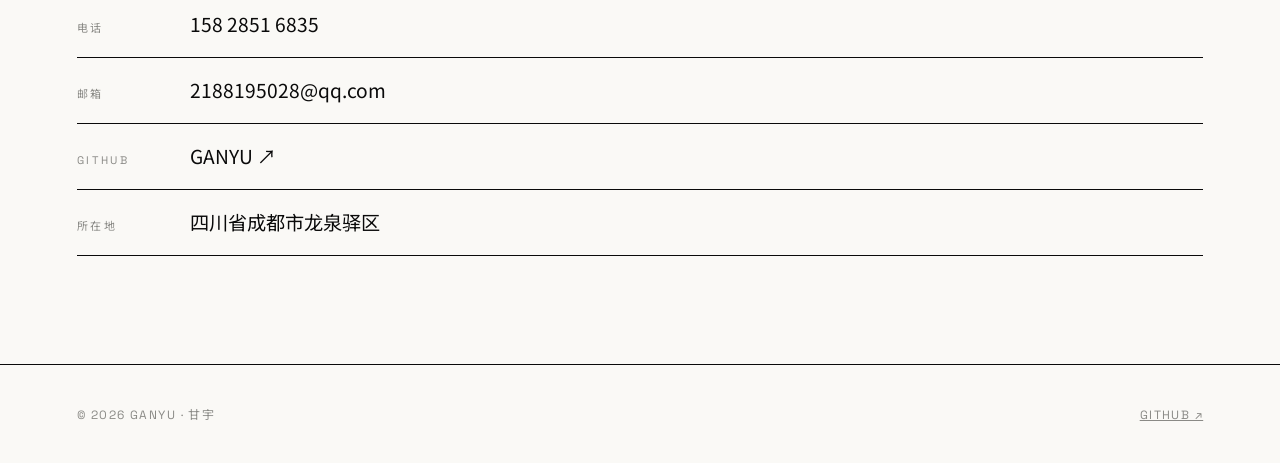
==== commit bf2d2409: "feat: 作品集加入翻书式页面转场与标题 3D 翻转入场 - 新增 assets/page-motion.css / page-motion.js - 首页、文创小店页标题逐行绕横轴翻入 - 内部页" ====
--- a/index.html
+++ b/index.html
@@ -513,6 +513,8 @@
       *, *::before, *::after { transition: none !important; }
     }
   </style>
+  <link rel="stylesheet" href="assets/page-motion.css" />
+  <script src="assets/page-motion.js"></script>
 </head>
 <body>
   <!-- 顶栏 -->
@@ -537,7 +539,7 @@
       <!-- 基础层: 暖白底黑字(语义内容所在) -->
       <div class="layer layer-base">
         <div class="hero-copy">
-          <h1 class="hero-title">你好，我叫甘宇</h1>
+          <h1 class="hero-title flip-in">你好，我叫甘宇</h1>
           <p class="hero-sub">甘宇 · 3D 视觉 / 数字媒体创作</p>
         </div>
         <p class="hero-hint" aria-hidden="true"><span class="hint-arrow">↓</span> SCROLL</p>
@@ -669,7 +671,7 @@
       <span class="corner corner-br">3D · MEDIA · INTERACTIVE</span>
       <div class="spot-tilt">
         <div class="hero-copy">
-          <h1 class="hero-title spot-title">I AM GANYU</h1>
+          <h1 class="hero-title spot-title flip-in">I AM GANYU</h1>
           <p class="hero-sub spot-sub">甘宇 · 3D 视觉 / 数字媒体创作</p>
         </div>
         <p class="hero-hint spot-hint"><span class="hint-arrow">↓</span> SCROLL</p>
--- a/assets/page-motion.css
+++ b/assets/page-motion.css
@@ -0,0 +1,91 @@
+/* ============================================
+   页面动效 — 翻书式页面转场 + 标题 3D 翻转入场
+   作者: 甘宇 GANYU · 2026-10-19
+   说明:
+   - 跨文档 View Transition: 整页绕左侧书脊翻转
+   - 标题: 每行绕横轴从 90° 翻到 0°, 逐行错开
+   - 不支持 View Transition 的浏览器退化为普通跳转, 标题仍会翻转
+   - prefers-reduced-motion 下全部静止
+   ============================================ */
+
+/* ============ 跨页面翻书转场 ============ */
+@view-transition { navigation: auto; }
+
+@keyframes page-turn-out {
+  to {
+    transform: perspective(1800px) rotateY(-102deg);
+    opacity: 0;
+  }
+}
+@keyframes page-turn-in {
+  from {
+    transform: perspective(1800px) rotateY(82deg);
+    opacity: 0;
+  }
+}
+
+/* 默认的 plus-lighter 混合会让两页叠加发白, 改为正常合成 */
+::view-transition-old(root),
+::view-transition-new(root) {
+  mix-blend-mode: normal;
+}
+
+@media (prefers-reduced-motion: no-preference) {
+  ::view-transition-old(root) {
+    animation: page-turn-out .7s cubic-bezier(.72, 0, .84, 0) both;
+    transform-origin: left center;
+    backface-visibility: hidden;
+    box-shadow: 24px 0 64px rgba(0, 0, 0, .22);
+  }
+  ::view-transition-new(root) {
+    animation: page-turn-in .8s cubic-bezier(.16, 1, .3, 1) both;
+    transform-origin: left center;
+    backface-visibility: hidden;
+  }
+}
+
+/* ============ 标题 3D 翻转入场 ============ */
+@keyframes title-page-in {
+  from {
+    opacity: 0;
+    transform: perspective(1000px) rotateX(-92deg) translateY(-.1em);
+  }
+  55% { opacity: 1; }
+  to {
+    opacity: 1;
+    transform: perspective(1000px) rotateX(0deg) translateY(0);
+  }
+}
+
+.flip-line,
+.flip-in {
+  transform-origin: center top;
+  backface-visibility: hidden;
+}
+
+.flip-line { display: block; }
+
+@media (prefers-reduced-motion: no-preference) {
+  html.motion .flip-line,
+  html.motion .flip-in { opacity: 0; }
+
+  html.motion.title-ready .flip-line,
+  html.motion.title-ready .flip-in {
+    animation: title-page-in .95s cubic-bezier(.16, 1, .3, 1) both;
+  }
+
+  html.motion.vt-pending .flip-line,
+  html.motion.vt-pending .flip-in {
+    animation: none;
+    opacity: 0;
+  }
+
+  .flip-title > .line:nth-child(2) .flip-line,
+  .flip-title > .flip-line:nth-child(2) { animation-delay: .12s; }
+}
+
+/* ============ 减弱动效 ============ */
+@media (prefers-reduced-motion: reduce) {
+  ::view-transition-old(root),
+  ::view-transition-new(root) { animation: none !important; }
+}
